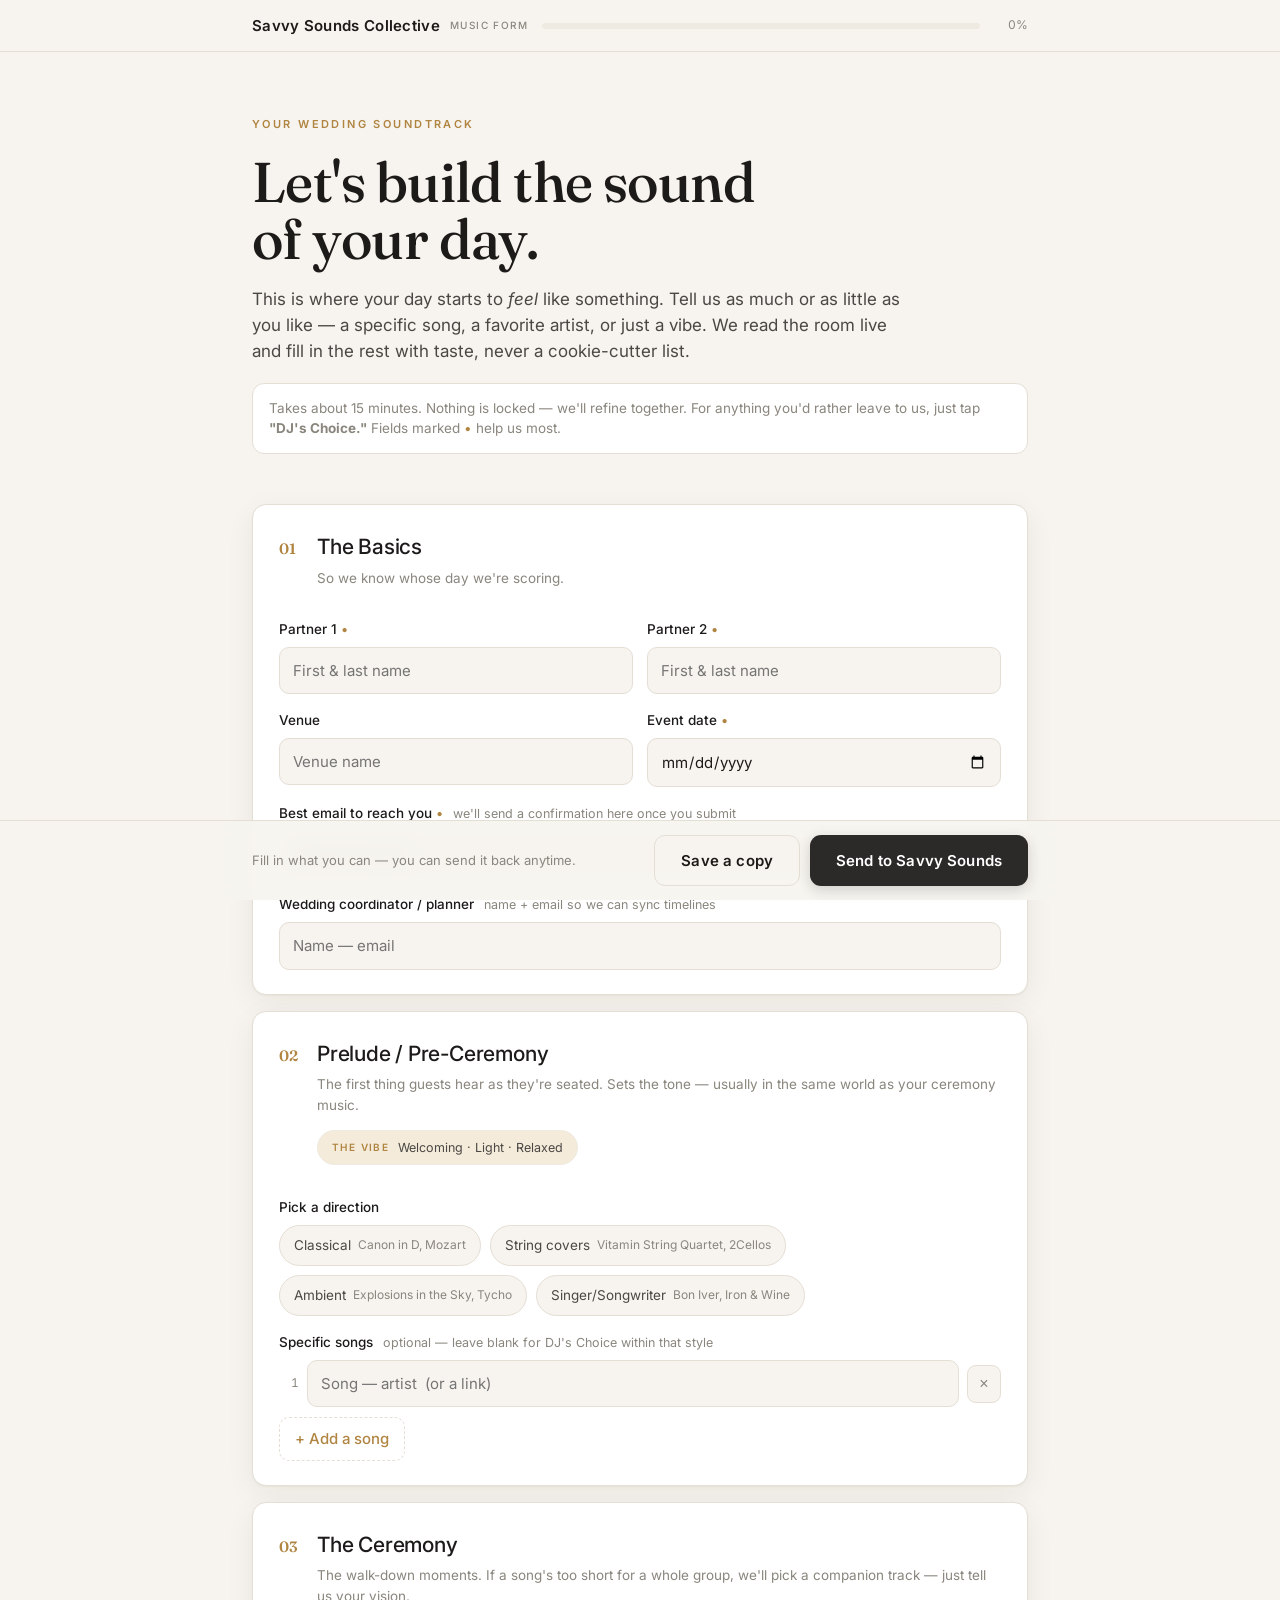
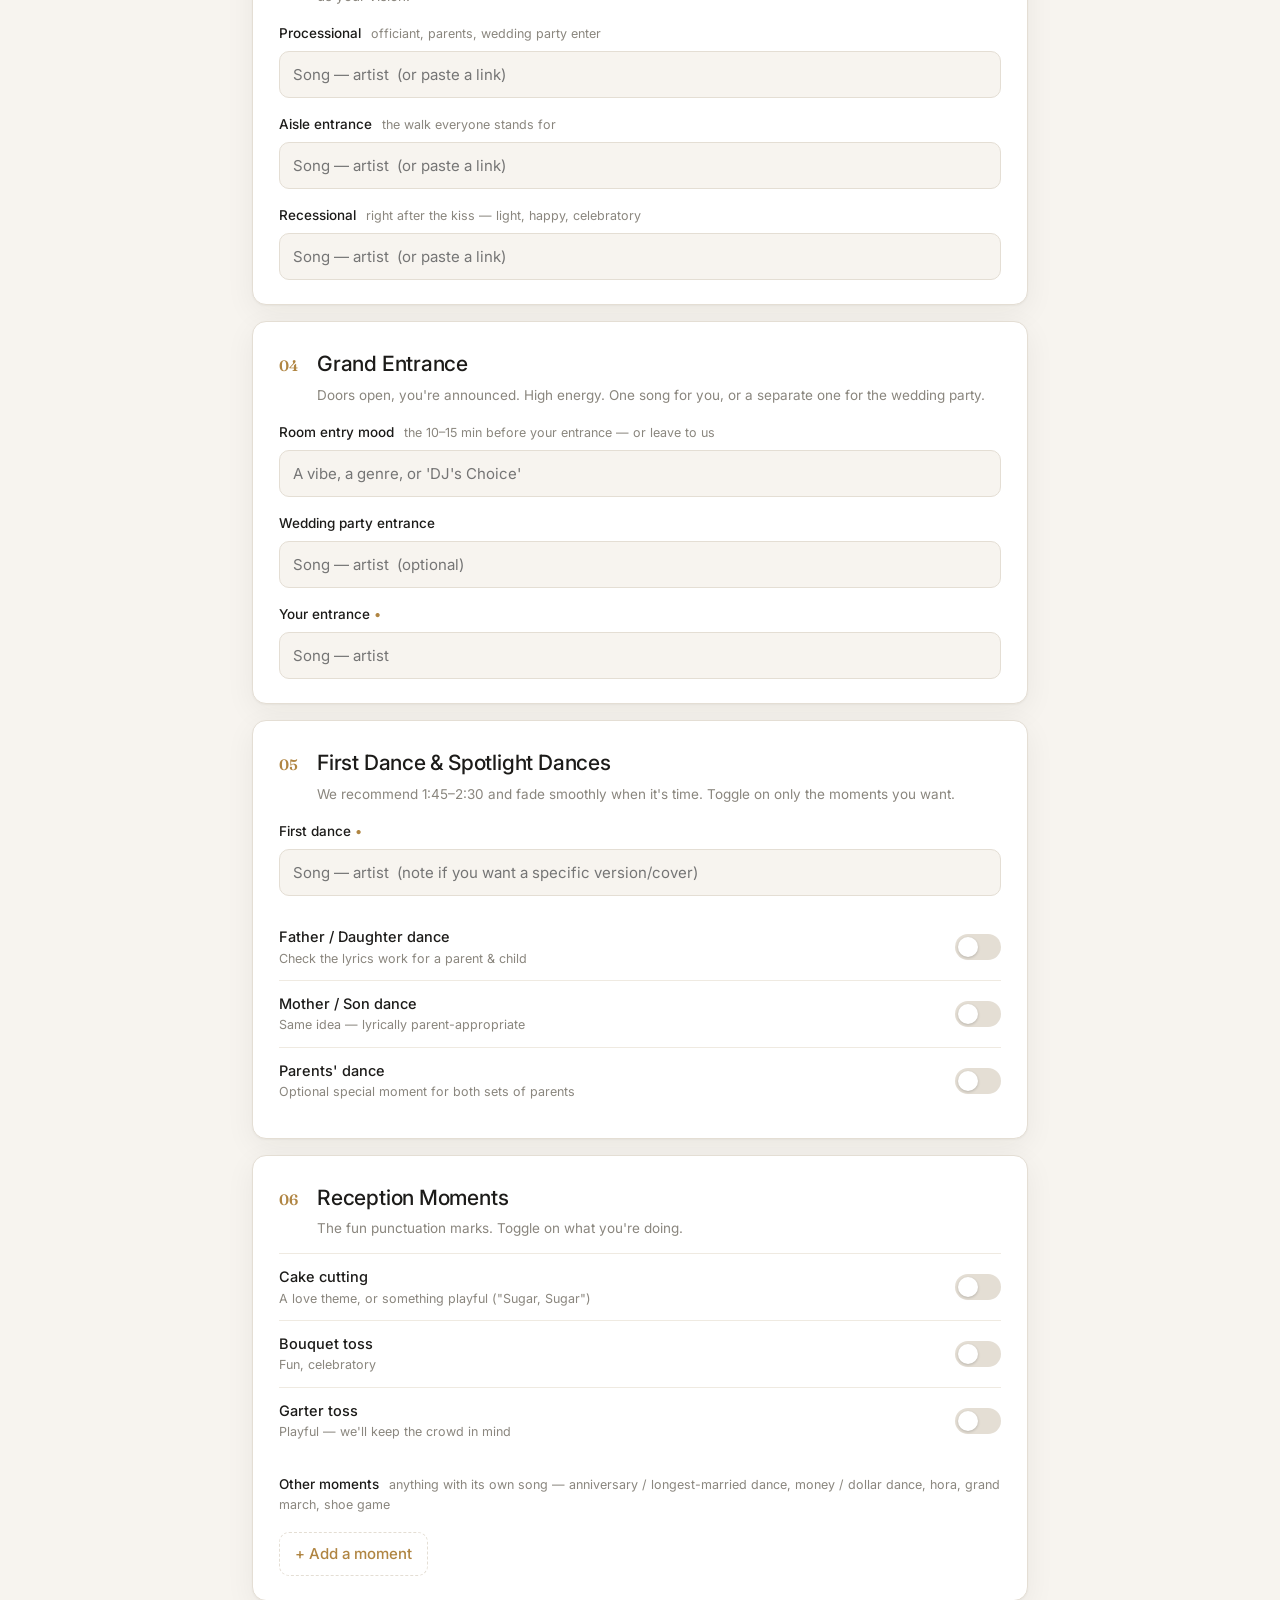
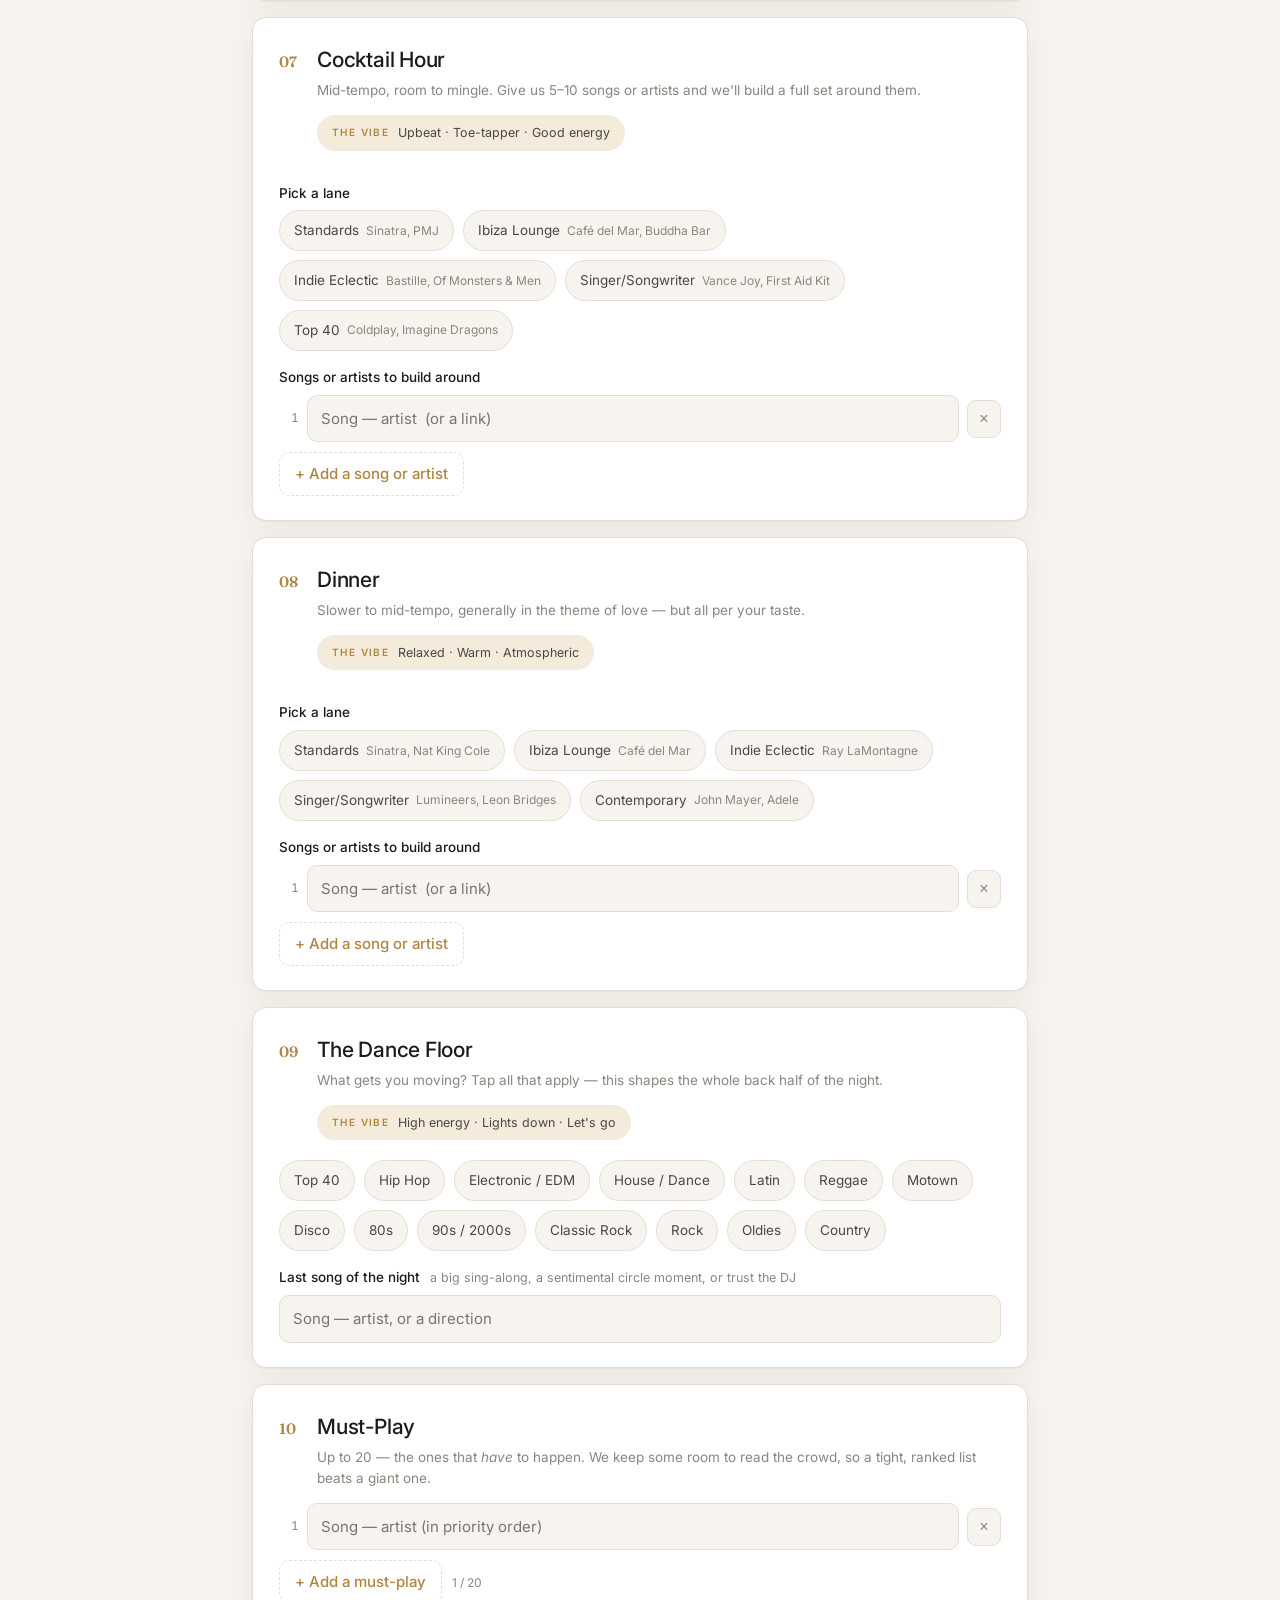
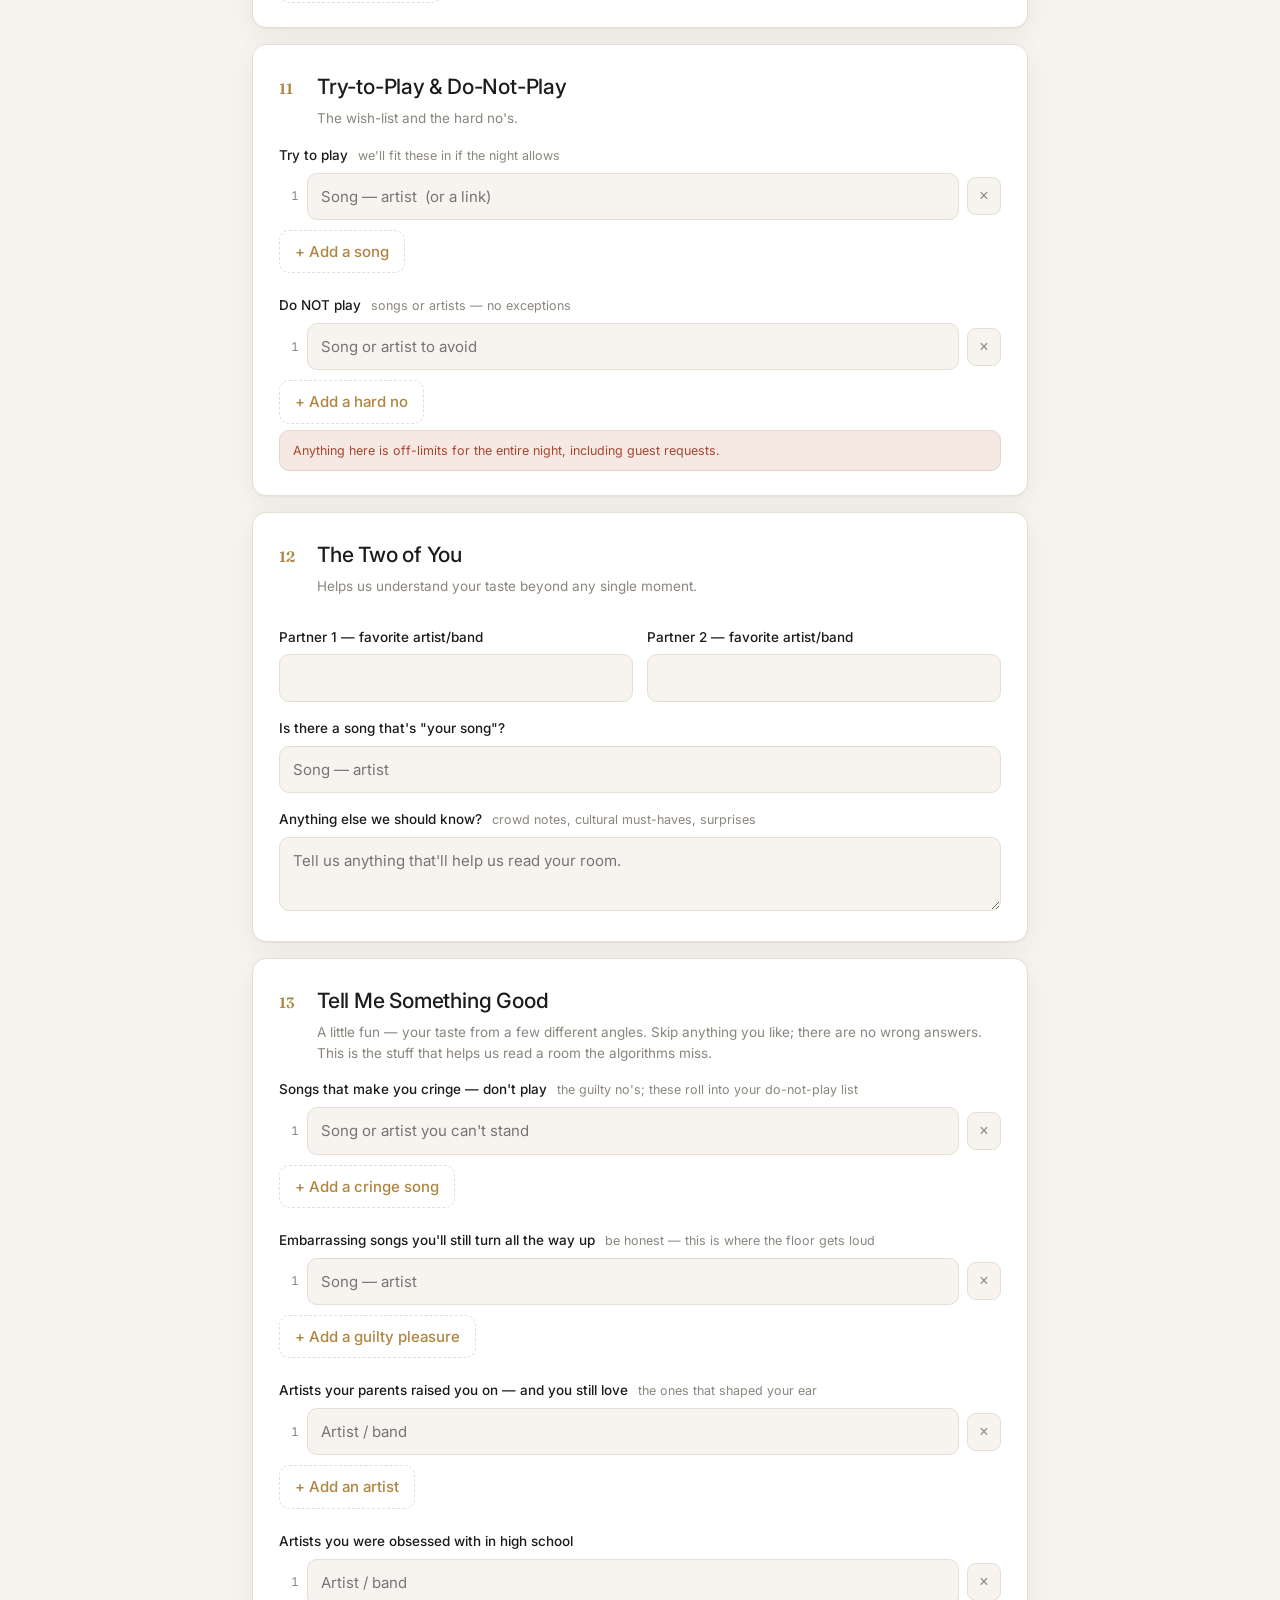
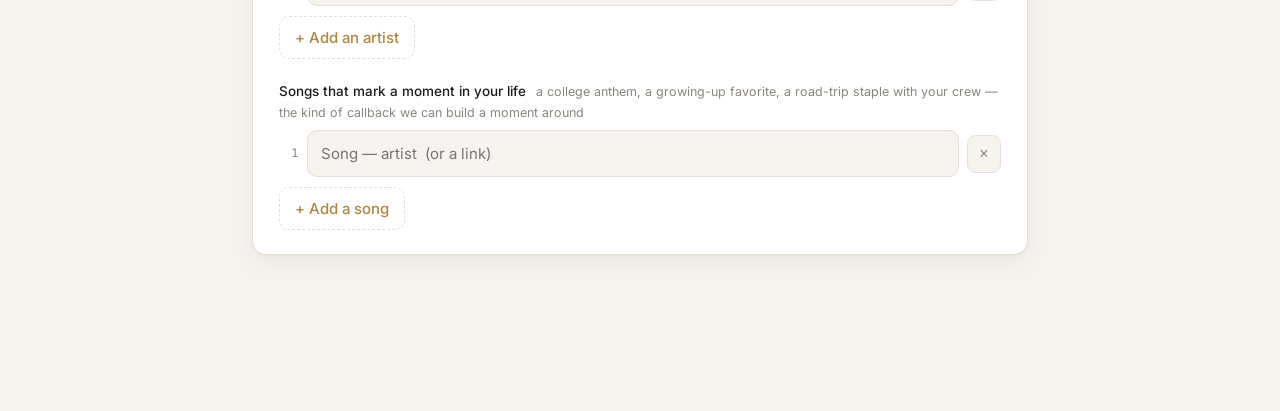
==== index.html @ 5be08ecf "Add files via upload" ====
<!DOCTYPE html>
<html lang="en">
<head>
<meta charset="UTF-8" />
<meta name="viewport" content="width=device-width, initial-scale=1.0" />
<title>Savvy Sounds Collective — Wedding Music Form</title>
<link rel="preconnect" href="https://fonts.googleapis.com" />
<link rel="preconnect" href="https://fonts.gstatic.com" crossorigin />
<link href="https://fonts.googleapis.com/css2?family=Fraunces:opsz,wght@9..144,400;9..144,500;9..144,600&family=Inter:wght@400;500;600&display=swap" rel="stylesheet" />
<style>
  :root{
    --bone:#F7F4EF; --paper:#FFFFFF; --ink:#1C1B19; --ink-soft:#4A4844;
    --muted:#8A867E; --line:#E4DED4; --line-2:#EFEAE1;
    --gold:#B08542; --gold-soft:#C9A96A; --gold-wash:#F4EBDA;
    --accent-ink:#2B2A28; --danger:#A6462F; --danger-wash:#F6E9E4;
    --ok:#5E7B54; --shadow:0 1px 2px rgba(28,27,25,.04),0 8px 30px rgba(28,27,25,.06);
    --radius:14px;
  }
  *{box-sizing:border-box;}
  html{scroll-behavior:smooth;}
  body{
    margin:0; background:var(--bone); color:var(--ink);
    font-family:'Inter',-apple-system,BlinkMacSystemFont,'Segoe UI',sans-serif;
    font-size:15px; line-height:1.55; -webkit-font-smoothing:antialiased;
  }
  .serif{font-family:'Fraunces',Georgia,'Times New Roman',serif;}
  a{color:var(--gold);}
  /* ---------- top bar / progress ---------- */
  .topbar{
    position:sticky; top:0; z-index:40; background:rgba(247,244,239,.86);
    backdrop-filter:blur(10px); border-bottom:1px solid var(--line);
  }
  .topbar-inner{max-width:820px; margin:0 auto; padding:14px 22px; display:flex; align-items:center; gap:14px;}
  .brand-mark{display:flex; align-items:center; gap:10px; font-weight:600; letter-spacing:.02em;}
  .brand-dot{width:9px;height:9px;border-radius:50%;background:var(--gold);box-shadow:0 0 0 3px var(--gold-wash);}
  .brand-mark small{color:var(--muted); font-weight:500; letter-spacing:.14em; text-transform:uppercase; font-size:10px;}
  .prog-wrap{flex:1; height:6px; background:var(--line-2); border-radius:20px; overflow:hidden;}
  .prog-bar{height:100%; width:0%; background:linear-gradient(90deg,var(--gold-soft),var(--gold)); border-radius:20px; transition:width .4s ease;}
  .prog-pct{font-variant-numeric:tabular-nums; font-size:12px; color:var(--muted); min-width:34px; text-align:right;}
  /* ---------- hero ---------- */
  .hero{max-width:820px; margin:0 auto; padding:64px 22px 26px;}
  .eyebrow{color:var(--gold); text-transform:uppercase; letter-spacing:.22em; font-size:11px; font-weight:600; margin-bottom:20px;}
  .hero h1{font-size:clamp(34px,6vw,56px); line-height:1.02; font-weight:500; margin:0 0 18px; letter-spacing:-.01em;}
  .hero p{font-size:17px; color:var(--ink-soft); max-width:60ch; margin:0 0 8px;}
  .hero .note{font-size:13.5px; color:var(--muted); margin-top:18px; padding:14px 16px; background:var(--paper); border:1px solid var(--line); border-radius:12px;}
  /* ---------- layout ---------- */
  .wrap{max-width:820px; margin:0 auto; padding:8px 22px 140px;}
  section.card{
    background:var(--paper); border:1px solid var(--line); border-radius:var(--radius);
    padding:26px 26px 24px; margin:16px 0; box-shadow:var(--shadow); scroll-margin-top:80px;
  }
  .sec-head{display:flex; align-items:baseline; gap:12px; margin-bottom:4px;}
  .sec-num{font-family:'Fraunces',serif; color:var(--gold); font-size:15px; font-weight:600; min-width:26px;}
  .sec-head h2{font-size:21px; font-weight:500; margin:0; letter-spacing:-.01em;}
  .sec-desc{color:var(--muted); font-size:13.5px; margin:2px 0 14px 38px;}
  @media(max-width:560px){.sec-desc{margin-left:0;}}
  /* ---------- mood tag ---------- */
  .mood{display:inline-flex; flex-wrap:wrap; align-items:center; gap:9px; margin:0 0 16px 38px; padding:7px 14px; background:var(--gold-wash); border:1px solid var(--line-2); border-radius:22px; font-size:12.5px; color:var(--ink-soft);}
  .mood b{color:var(--gold); text-transform:uppercase; letter-spacing:.14em; font-size:10px; font-weight:600;}
  @media(max-width:560px){.mood{margin-left:0;}}
  label.fld{display:block; font-weight:500; font-size:13.5px; margin:16px 0 7px;}
  label.fld .hint{color:var(--muted); font-weight:400; margin-left:6px; font-size:12.5px;}
  input[type=text], input[type=email], textarea, input[type=date]{
    width:100%; font:inherit; color:var(--ink); background:var(--bone);
    border:1px solid var(--line); border-radius:10px; padding:11px 13px; transition:border .15s, background .15s;
  }
  input[type=text]:focus, input[type=email]:focus, textarea:focus, input[type=date]:focus{outline:none; border-color:var(--gold-soft); background:#fff; box-shadow:0 0 0 3px var(--gold-wash);}
  textarea{resize:vertical; min-height:74px;}
  .row2{display:grid; grid-template-columns:1fr 1fr; gap:14px;}
  @media(max-width:560px){.row2{grid-template-columns:1fr;}}
  /* ---------- vibe chips ---------- */
  .chips{display:flex; flex-wrap:wrap; gap:9px; margin-top:4px;}
  .chip{
    cursor:pointer; user-select:none; border:1px solid var(--line); background:var(--bone);
    padding:9px 14px; border-radius:22px; font-size:13.5px; color:var(--ink-soft);
    transition:all .15s; display:inline-flex; align-items:center; gap:7px;
  }
  .chip:hover{border-color:var(--gold-soft); color:var(--ink);}
  .chip .ex{color:var(--muted); font-size:12px;}
  .chip[aria-pressed="true"]{background:var(--accent-ink); border-color:var(--accent-ink); color:#fff;}
  .chip[aria-pressed="true"] .ex{color:#cfc9bd;}
  .chip[aria-pressed="true"]::before{content:"✓"; font-size:11px;}
  .chips.single .chip[aria-pressed="true"]{background:var(--gold); border-color:var(--gold);}
  /* ---------- song rows ---------- */
  .songs{margin-top:6px; display:flex; flex-direction:column; gap:8px;}
  .song-row{display:flex; gap:8px; align-items:center;}
  .song-row .idx{color:var(--muted); font-size:12px; min-width:20px; text-align:right; font-variant-numeric:tabular-nums;}
  .song-row input{flex:1;}
  .rm{border:1px solid var(--line); background:var(--bone); color:var(--muted); width:34px; height:38px; border-radius:9px; cursor:pointer; font-size:16px; line-height:1; transition:all .15s; flex:none;}
  .rm:hover{color:var(--danger); border-color:var(--danger); background:var(--danger-wash);}
  .add{margin-top:10px; border:1px dashed var(--line); background:transparent; color:var(--gold); padding:9px 15px; border-radius:10px; cursor:pointer; font:inherit; font-weight:500; transition:all .15s;}
  .add:hover{border-color:var(--gold-soft); background:var(--gold-wash);}
  .counter{color:var(--muted); font-size:12px; margin-left:10px;}
  /* ---------- custom moment rows ---------- */
  .moment-row{display:flex; gap:8px; align-items:center; margin-top:8px;}
  .moment-row .m-name{flex:0 0 40%; min-width:0;}
  .moment-row .m-song{flex:1; min-width:0;}
  @media(max-width:560px){.moment-row{flex-wrap:wrap;} .moment-row .m-name,.moment-row .m-song{flex:1 1 100%;}}
  /* ---------- toggle ---------- */
  .toggle-line{display:flex; align-items:center; justify-content:space-between; gap:14px; padding:12px 0; border-top:1px solid var(--line-2);}
  .toggle-line:first-of-type{border-top:none;}
  .toggle-line .t-label{font-size:14.5px; font-weight:500;}
  .toggle-line .t-sub{color:var(--muted); font-size:12.5px;}
  .sw{position:relative; width:46px; height:26px; flex:none;}
  .sw input{opacity:0; width:0; height:0;}
  .sw span{position:absolute; inset:0; background:var(--line); border-radius:20px; cursor:pointer; transition:.2s;}
  .sw span::before{content:""; position:absolute; height:20px; width:20px; left:3px; top:3px; background:#fff; border-radius:50%; transition:.2s; box-shadow:0 1px 3px rgba(0,0,0,.2);}
  .sw input:checked + span{background:var(--gold);}
  .sw input:checked + span::before{transform:translateX(20px);}
  .reveal{max-height:0; overflow:hidden; transition:max-height .3s ease;}
  .reveal.open{max-height:400px;}
  .danger-note{background:var(--danger-wash); border:1px solid #E9D3CB; color:var(--danger); border-radius:10px; padding:10px 13px; font-size:12.5px; margin-top:6px;}
  /* ---------- footer bar ---------- */
  .footer-bar{position:fixed; bottom:0; left:0; right:0; z-index:45; background:rgba(247,244,239,.9); backdrop-filter:blur(10px); border-top:1px solid var(--line);}
  .footer-inner{max-width:820px; margin:0 auto; padding:14px 22px; display:flex; align-items:center; gap:14px; justify-content:space-between;}
  .footer-inner .status{font-size:13px; color:var(--muted);}
  .btn{border:none; font:inherit; font-weight:600; padding:13px 26px; border-radius:11px; cursor:pointer; transition:transform .1s, box-shadow .15s; letter-spacing:.01em;}
  .btn-primary{background:var(--accent-ink); color:#fff; box-shadow:0 4px 14px rgba(28,27,25,.18);}
  .btn-primary:hover{transform:translateY(-1px);}
  .btn-ghost{background:transparent; border:1px solid var(--line); color:var(--ink);}
  .btn-ghost:hover{border-color:var(--gold-soft);}
  /* ---------- modal ---------- */
  .overlay{position:fixed; inset:0; background:rgba(28,27,25,.42); backdrop-filter:blur(3px); z-index:60; display:none; align-items:center; justify-content:center; padding:22px;}
  .overlay.open{display:flex;}
  .modal{background:var(--paper); border-radius:18px; max-width:640px; width:100%; max-height:88vh; overflow:auto; box-shadow:0 30px 80px rgba(0,0,0,.3);}
  .modal-head{padding:26px 28px 8px;}
  .modal-head .eyebrow{margin-bottom:12px;}
  .modal-head h3{font-family:'Fraunces',serif; font-size:26px; font-weight:500; margin:0 0 6px;}
  .modal-head p{color:var(--ink-soft); font-size:14px; margin:0;}
  .modal-body{padding:14px 28px 26px;}
  .export-box{width:100%; min-height:200px; font-family:ui-monospace,SFMono-Regular,Menlo,monospace; font-size:12px; line-height:1.5; background:var(--bone); border:1px solid var(--line); border-radius:12px; padding:14px; color:var(--ink-soft);}
  .modal-actions{display:flex; gap:10px; flex-wrap:wrap; margin-top:14px;}
  .toast{position:fixed; bottom:90px; left:50%; transform:translateX(-50%) translateY(20px); background:var(--accent-ink); color:#fff; padding:11px 20px; border-radius:30px; font-size:13.5px; opacity:0; pointer-events:none; transition:.25s; z-index:80;}
  .toast.show{opacity:1; transform:translateX(-50%) translateY(0);}
  .req{color:var(--gold);}
</style>
</head>
<body>
  <div class="topbar">
    <div class="topbar-inner">
      <div class="brand-mark">Savvy Sounds Collective <small>Music Form</small></div>
      <div class="prog-wrap"><div class="prog-bar" id="progBar"></div></div>
      <div class="prog-pct" id="progPct">0%</div>
    </div>
  </div>

  <header class="hero">
    <div class="eyebrow">Your Wedding Soundtrack</div>
    <h1 class="serif">Let's build the sound<br>of your day.</h1>
    <p>This is where your day starts to <em>feel</em> like something. Tell us as much or as little as you like — a specific song, a favorite artist, or just a vibe. We read the room live and fill in the rest with taste, never a cookie-cutter list.</p>
    <div class="note">Takes about 15 minutes. Nothing is locked — we'll refine together. For anything you'd rather leave to us, just tap <strong>"DJ's Choice."</strong> Fields marked <span class="req">•</span> help us most.</div>
  </header>

  <main class="wrap" id="form">

    <section class="card">
      <div class="sec-head"><span class="sec-num">01</span><h2>The Basics</h2></div>
      <div class="sec-desc">So we know whose day we're scoring.</div>
      <div class="row2">
        <div><label class="fld">Partner 1 <span class="req">•</span></label><input type="text" data-key="partner1" placeholder="First & last name"></div>
        <div><label class="fld">Partner 2 <span class="req">•</span></label><input type="text" data-key="partner2" placeholder="First & last name"></div>
      </div>
      <div class="row2">
        <div><label class="fld">Venue</label><input type="text" data-key="venue" placeholder="Venue name"></div>
        <div><label class="fld">Event date <span class="req">•</span></label><input type="date" data-key="date"></div>
      </div>
      <label class="fld">Best email to reach you <span class="req">•</span> <span class="hint">we'll send a confirmation here once you submit</span></label>
      <input type="email" data-key="email" placeholder="you@email.com" autocomplete="email">
      <label class="fld">Wedding coordinator / planner <span class="hint">name + email so we can sync timelines</span></label>
      <input type="text" data-key="coordinator" placeholder="Name — email">
    </section>

    <section class="card">
      <div class="sec-head"><span class="sec-num">02</span><h2>Prelude / Pre-Ceremony</h2></div>
      <div class="sec-desc">The first thing guests hear as they're seated. Sets the tone — usually in the same world as your ceremony music.</div>
      <div class="mood"><b>The vibe</b> Welcoming · Light · Relaxed</div>
      <label class="fld">Pick a direction</label>
      <div class="chips single" data-single="preludeVibe">
        <span class="chip" role="button" aria-pressed="false" data-val="Classical">Classical <span class="ex">Canon in D, Mozart</span></span>
        <span class="chip" role="button" aria-pressed="false" data-val="String covers">String covers <span class="ex">Vitamin String Quartet, 2Cellos</span></span>
        <span class="chip" role="button" aria-pressed="false" data-val="Ambient">Ambient <span class="ex">Explosions in the Sky, Tycho</span></span>
        <span class="chip" role="button" aria-pressed="false" data-val="Singer/Songwriter">Singer/Songwriter <span class="ex">Bon Iver, Iron & Wine</span></span>
      </div>
      <label class="fld">Specific songs <span class="hint">optional — leave blank for DJ's Choice within that style</span></label>
      <div class="songs" data-songs="prelude"></div>
      <button class="add" data-add="prelude">+ Add a song</button>
    </section>

    <section class="card">
      <div class="sec-head"><span class="sec-num">03</span><h2>The Ceremony</h2></div>
      <div class="sec-desc">The walk-down moments. If a song's too short for a whole group, we'll pick a companion track — just tell us your vision.</div>
      <label class="fld">Processional <span class="hint">officiant, parents, wedding party enter</span></label>
      <input type="text" data-key="processional" placeholder="Song — artist  (or paste a link)">
      <label class="fld">Aisle entrance <span class="hint">the walk everyone stands for</span></label>
      <input type="text" data-key="brideMarch" placeholder="Song — artist  (or paste a link)">
      <label class="fld">Recessional <span class="hint">right after the kiss — light, happy, celebratory</span></label>
      <input type="text" data-key="recessional" placeholder="Song — artist  (or paste a link)">
    </section>

    <section class="card">
      <div class="sec-head"><span class="sec-num">04</span><h2>Grand Entrance</h2></div>
      <div class="sec-desc">Doors open, you're announced. High energy. One song for you, or a separate one for the wedding party.</div>
      <label class="fld">Room entry mood <span class="hint">the 10–15 min before your entrance — or leave to us</span></label>
      <input type="text" data-key="roomEntry" placeholder="A vibe, a genre, or 'DJ's Choice'">
      <label class="fld">Wedding party entrance</label>
      <input type="text" data-key="partyEntrance" placeholder="Song — artist  (optional)">
      <label class="fld">Your entrance <span class="req">•</span></label>
      <input type="text" data-key="grandEntrance" placeholder="Song — artist">
    </section>

    <section class="card">
      <div class="sec-head"><span class="sec-num">05</span><h2>First Dance & Spotlight Dances</h2></div>
      <div class="sec-desc">We recommend 1:45–2:30 and fade smoothly when it's time. Toggle on only the moments you want.</div>
      <label class="fld">First dance <span class="req">•</span></label>
      <input type="text" data-key="firstDance" placeholder="Song — artist  (note if you want a specific version/cover)">

      <div style="margin-top:18px">
        <div class="toggle-line">
          <div><div class="t-label">Father / Daughter dance</div><div class="t-sub">Check the lyrics work for a parent & child</div></div>
          <label class="sw"><input type="checkbox" data-toggle="fatherDaughter"><span></span></label>
        </div>
        <div class="reveal" data-reveal="fatherDaughter"><div class="row2" style="margin:4px 0 12px"><input type="text" data-key="fatherDaughterName" placeholder="Father's name"><input type="text" data-key="fatherDaughterSong" placeholder="Song — artist"></div></div>

        <div class="toggle-line">
          <div><div class="t-label">Mother / Son dance</div><div class="t-sub">Same idea — lyrically parent-appropriate</div></div>
          <label class="sw"><input type="checkbox" data-toggle="motherSon"><span></span></label>
        </div>
        <div class="reveal" data-reveal="motherSon"><div class="row2" style="margin:4px 0 12px"><input type="text" data-key="motherSonName" placeholder="Mother's name"><input type="text" data-key="motherSonSong" placeholder="Song — artist"></div></div>

        <div class="toggle-line">
          <div><div class="t-label">Parents' dance</div><div class="t-sub">Optional special moment for both sets of parents</div></div>
          <label class="sw"><input type="checkbox" data-toggle="parentsDance"><span></span></label>
        </div>
        <div class="reveal" data-reveal="parentsDance"><div class="row2" style="margin:4px 0 12px"><input type="text" data-key="parentsDanceName" placeholder="Parent name(s)"><input type="text" data-key="parentsDanceSong" placeholder="Song — artist"></div></div>
      </div>
    </section>

    <section class="card">
      <div class="sec-head"><span class="sec-num">06</span><h2>Reception Moments</h2></div>
      <div class="sec-desc">The fun punctuation marks. Toggle on what you're doing.</div>
      <div class="toggle-line">
        <div><div class="t-label">Cake cutting</div><div class="t-sub">A love theme, or something playful ("Sugar, Sugar")</div></div>
        <label class="sw"><input type="checkbox" data-toggle="cake"><span></span></label>
      </div>
      <div class="reveal" data-reveal="cake"><input type="text" data-key="cakeSong" placeholder="Song — artist" style="margin:4px 0 12px"></div>
      <div class="toggle-line">
        <div><div class="t-label">Bouquet toss</div><div class="t-sub">Fun, celebratory</div></div>
        <label class="sw"><input type="checkbox" data-toggle="bouquet"><span></span></label>
      </div>
      <div class="reveal" data-reveal="bouquet"><input type="text" data-key="bouquetSong" placeholder="Song — artist" style="margin:4px 0 12px"></div>
      <div class="toggle-line">
        <div><div class="t-label">Garter toss</div><div class="t-sub">Playful — we'll keep the crowd in mind</div></div>
        <label class="sw"><input type="checkbox" data-toggle="garter"><span></span></label>
      </div>
      <div class="reveal" data-reveal="garter"><input type="text" data-key="garterSong" placeholder="Song — artist" style="margin:4px 0 12px"></div>
      <label class="fld" style="margin-top:20px">Other moments <span class="hint">anything with its own song — anniversary / longest-married dance, money / dollar dance, hora, grand march, shoe game</span></label>
      <div class="custom-moments" id="customMoments"></div>
      <button class="add" id="addMoment">+ Add a moment</button>
    </section>

    <section class="card">
      <div class="sec-head"><span class="sec-num">07</span><h2>Cocktail Hour</h2></div>
      <div class="sec-desc">Mid-tempo, room to mingle. Give us 5–10 songs or artists and we'll build a full set around them.</div>
      <div class="mood"><b>The vibe</b> Upbeat · Toe-tapper · Good energy</div>
      <label class="fld">Pick a lane</label>
      <div class="chips single" data-single="cocktailVibe">
        <span class="chip" role="button" aria-pressed="false" data-val="Standards">Standards <span class="ex">Sinatra, PMJ</span></span>
        <span class="chip" role="button" aria-pressed="false" data-val="Ibiza Lounge">Ibiza Lounge <span class="ex">Café del Mar, Buddha Bar</span></span>
        <span class="chip" role="button" aria-pressed="false" data-val="Indie Eclectic">Indie Eclectic <span class="ex">Bastille, Of Monsters & Men</span></span>
        <span class="chip" role="button" aria-pressed="false" data-val="Singer/Songwriter">Singer/Songwriter <span class="ex">Vance Joy, First Aid Kit</span></span>
        <span class="chip" role="button" aria-pressed="false" data-val="Top 40">Top 40 <span class="ex">Coldplay, Imagine Dragons</span></span>
      </div>
      <label class="fld">Songs or artists to build around</label>
      <div class="songs" data-songs="cocktail"></div>
      <button class="add" data-add="cocktail">+ Add a song or artist</button>
    </section>

    <section class="card">
      <div class="sec-head"><span class="sec-num">08</span><h2>Dinner</h2></div>
      <div class="sec-desc">Slower to mid-tempo, generally in the theme of love — but all per your taste.</div>
      <div class="mood"><b>The vibe</b> Relaxed · Warm · Atmospheric</div>
      <label class="fld">Pick a lane</label>
      <div class="chips single" data-single="dinnerVibe">
        <span class="chip" role="button" aria-pressed="false" data-val="Standards">Standards <span class="ex">Sinatra, Nat King Cole</span></span>
        <span class="chip" role="button" aria-pressed="false" data-val="Ibiza Lounge">Ibiza Lounge <span class="ex">Café del Mar</span></span>
        <span class="chip" role="button" aria-pressed="false" data-val="Indie Eclectic">Indie Eclectic <span class="ex">Ray LaMontagne</span></span>
        <span class="chip" role="button" aria-pressed="false" data-val="Singer/Songwriter">Singer/Songwriter <span class="ex">Lumineers, Leon Bridges</span></span>
        <span class="chip" role="button" aria-pressed="false" data-val="Contemporary">Contemporary <span class="ex">John Mayer, Adele</span></span>
      </div>
      <label class="fld">Songs or artists to build around</label>
      <div class="songs" data-songs="dinner"></div>
      <button class="add" data-add="dinner">+ Add a song or artist</button>
    </section>

    <section class="card">
      <div class="sec-head"><span class="sec-num">09</span><h2>The Dance Floor</h2></div>
      <div class="sec-desc">What gets you moving? Tap all that apply — this shapes the whole back half of the night.</div>
      <div class="mood"><b>The vibe</b> High energy · Lights down · Let's go</div>
      <div class="chips" data-multi="danceGenres">
        <span class="chip" role="button" aria-pressed="false" data-val="Top 40">Top 40</span>
        <span class="chip" role="button" aria-pressed="false" data-val="Hip Hop">Hip Hop</span>
        <span class="chip" role="button" aria-pressed="false" data-val="Electronic / EDM">Electronic / EDM</span>
        <span class="chip" role="button" aria-pressed="false" data-val="House / Dance">House / Dance</span>
        <span class="chip" role="button" aria-pressed="false" data-val="Latin">Latin</span>
        <span class="chip" role="button" aria-pressed="false" data-val="Reggae">Reggae</span>
        <span class="chip" role="button" aria-pressed="false" data-val="Motown">Motown</span>
        <span class="chip" role="button" aria-pressed="false" data-val="Disco">Disco</span>
        <span class="chip" role="button" aria-pressed="false" data-val="80s">80s</span>
        <span class="chip" role="button" aria-pressed="false" data-val="90s / 2000s">90s / 2000s</span>
        <span class="chip" role="button" aria-pressed="false" data-val="Classic Rock">Classic Rock</span>
        <span class="chip" role="button" aria-pressed="false" data-val="Rock">Rock</span>
        <span class="chip" role="button" aria-pressed="false" data-val="Oldies">Oldies</span>
        <span class="chip" role="button" aria-pressed="false" data-val="Country">Country</span>
      </div>
      <label class="fld">Last song of the night <span class="hint">a big sing-along, a sentimental circle moment, or trust the DJ</span></label>
      <input type="text" data-key="lastSong" placeholder="Song — artist, or a direction">
    </section>

    <section class="card">
      <div class="sec-head"><span class="sec-num">10</span><h2>Must-Play</h2></div>
      <div class="sec-desc">Up to 20 — the ones that <em>have</em> to happen. We keep some room to read the crowd, so a tight, ranked list beats a giant one.</div>
      <div class="songs" data-songs="mustPlay"></div>
      <button class="add" data-add="mustPlay">+ Add a must-play</button><span class="counter" id="mustCount">0 / 20</span>
    </section>

    <section class="card">
      <div class="sec-head"><span class="sec-num">11</span><h2>Try-to-Play & Do-Not-Play</h2></div>
      <div class="sec-desc">The wish-list and the hard no's.</div>
      <label class="fld">Try to play <span class="hint">we'll fit these in if the night allows</span></label>
      <div class="songs" data-songs="tryPlay"></div>
      <button class="add" data-add="tryPlay">+ Add a song</button>
      <label class="fld" style="margin-top:22px">Do NOT play <span class="hint">songs or artists — no exceptions</span></label>
      <div class="songs" data-songs="doNotPlay"></div>
      <button class="add" data-add="doNotPlay">+ Add a hard no</button>
      <div class="danger-note">Anything here is off-limits for the entire night, including guest requests.</div>
    </section>

    <section class="card">
      <div class="sec-head"><span class="sec-num">12</span><h2>The Two of You</h2></div>
      <div class="sec-desc">Helps us understand your taste beyond any single moment.</div>
      <div class="row2">
        <div><label class="fld">Partner 1 — favorite artist/band</label><input type="text" data-key="fav1"></div>
        <div><label class="fld">Partner 2 — favorite artist/band</label><input type="text" data-key="fav2"></div>
      </div>
      <label class="fld">Is there a song that's "your song"?</label>
      <input type="text" data-key="ourSong" placeholder="Song — artist">
      <label class="fld">Anything else we should know? <span class="hint">crowd notes, cultural must-haves, surprises</span></label>
      <textarea data-key="notes" placeholder="Tell us anything that'll help us read your room."></textarea>
    </section>

    <section class="card">
      <div class="sec-head"><span class="sec-num">13</span><h2>Tell Me Something Good</h2></div>
      <div class="sec-desc">A little fun — your taste from a few different angles. Skip anything you like; there are no wrong answers. This is the stuff that helps us read a room the algorithms miss.</div>

      <label class="fld">Songs that make you cringe — don't play <span class="hint">the guilty no's; these roll into your do-not-play list</span></label>
      <div class="songs" data-songs="cringe"></div>
      <button class="add" data-add="cringe">+ Add a cringe song</button>

      <label class="fld" style="margin-top:22px">Embarrassing songs you'll still turn all the way up <span class="hint">be honest — this is where the floor gets loud</span></label>
      <div class="songs" data-songs="guiltyPleasure"></div>
      <button class="add" data-add="guiltyPleasure">+ Add a guilty pleasure</button>

      <label class="fld" style="margin-top:22px">Artists your parents raised you on — and you still love <span class="hint">the ones that shaped your ear</span></label>
      <div class="songs" data-songs="parentsArtists"></div>
      <button class="add" data-add="parentsArtists">+ Add an artist</button>

      <label class="fld" style="margin-top:22px">Artists you were obsessed with in high school</label>
      <div class="songs" data-songs="highschoolArtists"></div>
      <button class="add" data-add="highschoolArtists">+ Add an artist</button>

      <label class="fld" style="margin-top:22px">Songs that mark a moment in your life <span class="hint">a college anthem, a growing-up favorite, a road-trip staple with your crew — the kind of callback we can build a moment around</span></label>
      <div class="songs" data-songs="lifeSongs"></div>
      <button class="add" data-add="lifeSongs">+ Add a song</button>
    </section>

  </main>

  <div class="footer-bar">
    <div class="footer-inner">
      <div class="status" id="footStatus">Fill in what you can — you can send it back anytime.</div>
      <div style="display:flex; gap:10px">
        <button class="btn btn-ghost" id="draftBtn">Save a copy</button>
        <button class="btn btn-primary" id="genBtn">Send to Savvy Sounds</button>
      </div>
    </div>
  </div>

  <div class="overlay" id="overlay">
    <div class="modal">
      <div class="modal-head">
        <div class="eyebrow">Ready to send</div>
        <h3>Your soundtrack, captured.</h3>
        <p>Download the file <em>or</em> copy the text below and send it back to Savvy Sounds Collective. That's it — we'll take it from here.</p>
      </div>
      <div class="modal-body">
        <textarea class="export-box" id="exportBox" readonly></textarea>
        <div class="modal-actions">
          <button class="btn btn-primary" id="downloadBtn">↓ Download file</button>
          <button class="btn btn-ghost" id="copyBtn">Copy text</button>
          <button class="btn btn-ghost" id="closeBtn">Keep editing</button>
        </div>
      </div>
    </div>
  </div>

  <div class="toast" id="toast">Copied</div>

<script>
(function(){
  // ===== CONFIG =====
  // Paste your deployed Apps Script Web App URL here (ends in /exec).
  // Leave as-is and the form falls back to download/copy mode.
  const ENDPOINT = "https://script.google.com/macros/s/AKfycbye93dPP_y45Qw3JDVlaExD34Vzt8x-1tE9pr1mIfNN8--K-oEOCyEvnmaK-z0KQxX9/exec";
  const LIVE = /^https:\/\/script\.google\.com\/.+\/exec/.test(ENDPOINT);
  // ==================
  const $=(s,r=document)=>r.querySelector(s);
  const $$=(s,r=document)=>[...r.querySelectorAll(s)];
  const state={single:{},multi:{},toggles:{},songs:{}};

  // ---- song rows ----
  function makeRow(group, val=""){
    const row=document.createElement('div'); row.className='song-row';
    const idx=document.createElement('span'); idx.className='idx';
    const inp=document.createElement('input'); inp.type='text'; inp.value=val;
    inp.placeholder = group==='mustPlay' ? 'Song — artist (in priority order)' :
                      group==='doNotPlay' ? 'Song or artist to avoid' :
                      group==='cringe' ? "Song or artist you can't stand" :
                      group==='guiltyPleasure' ? 'Song — artist' :
                      (group==='parentsArtists'||group==='highschoolArtists') ? 'Artist / band' :
                      'Song — artist  (or a link)';
    inp.addEventListener('input', updateProgress);
    const rm=document.createElement('button'); rm.className='rm'; rm.innerHTML='&times;'; rm.title='Remove';
    rm.onclick=()=>{ row.remove(); renumber(group); updateProgress(); };
    row.appendChild(idx); row.appendChild(inp); row.appendChild(rm);
    $(`[data-songs="${group}"]`).appendChild(row);
    renumber(group);
    return inp;
  }
  function renumber(group){
    const rows=$$(`[data-songs="${group}"] .song-row`);
    rows.forEach((r,i)=> r.querySelector('.idx').textContent=(i+1));
    if(group==='mustPlay'){ const c=$('#mustCount'); if(c) c.textContent=rows.length+' / 20'; }
  }
  // seed one empty row per song group
  ['prelude','cocktail','dinner','mustPlay','tryPlay','doNotPlay','cringe','guiltyPleasure','parentsArtists','highschoolArtists','lifeSongs'].forEach(g=>makeRow(g));
  $$('[data-add]').forEach(b=> b.onclick=()=>{
    const g=b.dataset.add;
    if(g==='mustPlay' && $$('[data-songs="mustPlay"] .song-row').length>=20){ flash('20 is the max — keep it tight.'); return; }
    makeRow(g).focus();
  });

  // ---- custom reception moments ----
  function makeMoment(nameVal='', songVal=''){
    const row=document.createElement('div'); row.className='moment-row';
    const nm=document.createElement('input'); nm.type='text'; nm.className='m-name'; nm.placeholder='Moment (e.g. Money dance)'; nm.value=nameVal;
    const sg=document.createElement('input'); sg.type='text'; sg.className='m-song'; sg.placeholder="Song — artist  (or 'DJ's Choice')"; sg.value=songVal;
    nm.addEventListener('input',updateProgress); sg.addEventListener('input',updateProgress);
    const rm=document.createElement('button'); rm.className='rm'; rm.innerHTML='&times;'; rm.title='Remove';
    rm.onclick=()=>{ row.remove(); updateProgress(); };
    row.appendChild(nm); row.appendChild(sg); row.appendChild(rm);
    $('#customMoments').appendChild(row);
    return nm;
  }
  $('#addMoment').onclick=()=>makeMoment().focus();

  // ---- chips ----
  $$('.chips.single').forEach(c=>{
    const key=c.dataset.single;
    $$('.chip',c).forEach(ch=> ch.onclick=()=>{
      const on=ch.getAttribute('aria-pressed')==='true';
      $$('.chip',c).forEach(o=>o.setAttribute('aria-pressed','false'));
      ch.setAttribute('aria-pressed', on?'false':'true');
      state.single[key]= on?null:ch.dataset.val; updateProgress();
    });
  });
  $$('[data-multi]').forEach(c=>{
    const key=c.dataset.multi; state.multi[key]=new Set();
    $$('.chip',c).forEach(ch=> ch.onclick=()=>{
      const on=ch.getAttribute('aria-pressed')==='true';
      ch.setAttribute('aria-pressed', on?'false':'true');
      on?state.multi[key].delete(ch.dataset.val):state.multi[key].add(ch.dataset.val);
      updateProgress();
    });
  });

  // ---- toggles ----
  $$('[data-toggle]').forEach(t=>{
    const key=t.dataset.toggle;
    t.addEventListener('change',()=>{
      state.toggles[key]=t.checked;
      const rev=$(`[data-reveal="${key}"]`); if(rev) rev.classList.toggle('open',t.checked);
      updateProgress();
    });
  });

  // ---- progress ----
  const trackedInputs=()=>$$('input[data-key],textarea[data-key]');
  function updateProgress(){
    let filled=0,total=0;
    trackedInputs().forEach(i=>{ total++; if(i.value.trim()) filled++; });
    // count vibe selections + genres + song groups as bonus signals
    const singles=Object.values(state.single).filter(Boolean).length; total+=3; filled+=Math.min(3,singles);
    const genres=(state.multi.danceGenres&&state.multi.danceGenres.size)?1:0; total+=1; filled+=genres;
    let songAny=0; ['prelude','cocktail','dinner','mustPlay'].forEach(g=>{ if($$(`[data-songs="${g}"] input`).some(x=>x.value.trim())) songAny++; });
    total+=4; filled+=songAny;
    const pct=Math.min(100,Math.round(filled/total*100));
    state.percent=pct;
    $('#progBar').style.width=pct+'%'; $('#progPct').textContent=pct+'%';
    if(pct>0) $('#footStatus').textContent = pct<40 ? 'Good start — keep going whenever you like.' : pct<85 ? 'Looking great. Almost there.' : 'This is a beautiful picture of your day.';
  }
  trackedInputs().forEach(i=> i.addEventListener('input',updateProgress));

  // ---- collect + build export ----
  function collect(){
    const d={meta:{brand:'Savvy Sounds Collective', generated:new Date().toISOString(), percent:(typeof state.percent==='number'?state.percent:0)}, fields:{}, vibes:{}, dance:{}, lists:{}};
    trackedInputs().forEach(i=>{ if(i.value.trim()) d.fields[i.dataset.key]=i.value.trim(); });
    d.vibes.prelude=state.single.preludeVibe||null;
    d.vibes.cocktail=state.single.cocktailVibe||null;
    d.vibes.dinner=state.single.dinnerVibe||null;
    d.dance.genres=state.multi.danceGenres?[...state.multi.danceGenres]:[];
    ['prelude','cocktail','dinner','mustPlay','tryPlay','doNotPlay','cringe','guiltyPleasure','parentsArtists','highschoolArtists','lifeSongs'].forEach(g=>{
      d.lists[g]=$$(`[data-songs="${g}"] input`).map(x=>x.value.trim()).filter(Boolean);
    });
    d.moments={}; ['fatherDaughter','motherSon','parentsDance','cake','bouquet','garter'].forEach(k=>{
      if(state.toggles[k]){
        const song=d.fields[k+'Song']||'(song TBD)';
        const nm=d.fields[k+'Name'];
        d.moments[k]= nm ? song+'  — with '+nm : song;
      }
    });
    d.customMoments=$$('#customMoments .moment-row').map(r=>({
      name:r.querySelector('.m-name').value.trim(),
      song:r.querySelector('.m-song').value.trim()
    })).filter(m=>m.name||m.song);
    return d;
  }
  function pretty(d){
    const f=d.fields, L=d.lists, line=(k,v)=>v?`${k}: ${v}\n`:'';
    let s='';
    s+='SAVVY SOUNDS COLLECTIVE — WEDDING MUSIC FORM\n';
    s+='============================================\n\n';
    s+=line('Couple', [f.partner1,f.partner2].filter(Boolean).join(' & '));
    s+=line('Venue', f.venue)+line('Date', f.date)+line('Coordinator', f.coordinator);
    s+=line('Form completion', (d.meta&&d.meta.percent!=null)?d.meta.percent+'%':'')+'\n';
    s+='PRELUDE — '+(d.vibes.prelude||'DJ\'s Choice')+'\n'+(L.prelude.length?'  '+L.prelude.join('\n  ')+'\n':'');
    s+='\nCEREMONY\n'+line('  Processional',f.processional)+line('  Aisle entrance',f.brideMarch)+line('  Recessional',f.recessional);
    s+='\nGRAND ENTRANCE\n'+line('  Room entry',f.roomEntry)+line('  Wedding party',f.partyEntrance)+line('  Couple',f.grandEntrance);
    s+='\nSPOTLIGHT DANCES\n'+line('  First dance',f.firstDance);
    Object.entries(d.moments).forEach(([k,v])=>{ s+='  '+k.replace(/([A-Z])/g,' $1').replace(/^./,c=>c.toUpperCase())+': '+v+'\n'; });
    if(d.customMoments&&d.customMoments.length){ d.customMoments.forEach(m=>{ s+='  '+(m.name||'Moment')+': '+(m.song||"(DJ's Choice)")+'\n'; }); }
    s+='\nCOCKTAIL — '+(d.vibes.cocktail||'DJ\'s Choice')+'\n'+(L.cocktail.length?'  '+L.cocktail.join('\n  ')+'\n':'');
    s+='\nDINNER — '+(d.vibes.dinner||'DJ\'s Choice')+'\n'+(L.dinner.length?'  '+L.dinner.join('\n  ')+'\n':'');
    s+='\nDANCE FLOOR: '+(d.dance.genres.join(', ')||'DJ\'s Choice')+'\n'+line('  Last song',f.lastSong);
    s+='\nMUST-PLAY ('+L.mustPlay.length+')\n'+(L.mustPlay.map((x,i)=>'  '+(i+1)+'. '+x).join('\n')||'  —')+'\n';
    if(L.tryPlay.length) s+='\nTRY TO PLAY\n  '+L.tryPlay.join('\n  ')+'\n';
    const avoid=[...L.doNotPlay, ...((L.cringe||[]).map(x=>x+'  (cringe)'))];
    if(avoid.length) s+='\nDO NOT PLAY\n  '+avoid.join('\n  ')+'\n';
    s+='\nTHE COUPLE\n'+line('  Fav artist 1',f.fav1)+line('  Fav artist 2',f.fav2)+line('  Our song',f.ourSong)+line('  Notes',f.notes);
    const tm=[];
    if(L.guiltyPleasure&&L.guiltyPleasure.length) tm.push('  Turn-it-up guilty pleasures:\n    '+L.guiltyPleasure.join('\n    '));
    if(L.parentsArtists&&L.parentsArtists.length) tm.push('  Raised on (parents):\n    '+L.parentsArtists.join('\n    '));
    if(L.highschoolArtists&&L.highschoolArtists.length) tm.push('  High-school obsessions:\n    '+L.highschoolArtists.join('\n    '));
    if(L.lifeSongs&&L.lifeSongs.length) tm.push('  Life-moment songs (callbacks):\n    '+L.lifeSongs.join('\n    '));
    if(tm.length) s+='\nTELL ME SOMETHING GOOD\n'+tm.join('\n')+'\n';
    s+='\n--- structured data below (for the DJ) ---\n'+JSON.stringify(d);
    return s;
  }

  function setModal(eyebrow,title,body){
    $('.modal-head .eyebrow').textContent=eyebrow;
    $('.modal-head h3').textContent=title;
    $('.modal-head p').innerHTML=body;
  }
  function openModal(d){ $('#exportBox').value=pretty(d); window._export=d; $('#overlay').classList.add('open'); }

  // "Save a copy" — always manual, never posts
  $('#draftBtn').onclick=()=>{
    const d=collect();
    setModal('Your copy','Your soundtrack, captured.','Download the file or copy the text below to keep for your records. Whenever you’re ready, hit <strong>Send to Savvy Sounds</strong>.');
    openModal(d);
  };

  // "Send to Savvy Sounds" — submits to the sheet if live, else manual
  $('#genBtn').onclick=async ()=>{
    const d=collect();
    if(!d.fields.partner1 && !d.fields.partner2){ flash('Add at least one of your names first.'); return; }
    if(!LIVE){
      setModal('Ready to send','Your soundtrack, captured.','Download the file <em>or</em> copy the text below and send it back to Savvy Sounds Collective. We’ll take it from here.');
      openModal(d); return;
    }
    const btn=$('#genBtn'); const label=btn.textContent; btn.textContent='Sending…'; btn.disabled=true;
    try{
      await fetch(ENDPOINT,{method:'POST',mode:'no-cors',headers:{'Content-Type':'text/plain;charset=utf-8'},body:JSON.stringify({text:pretty(d), data:d})});
      setModal('Received','We’ve got it — thank you.','Your music is in our hands. We’ll be in touch to refine the details. Want a copy for your records? Download it below.');
      openModal(d); flash('Sent to Savvy Sounds ✓');
      $('#footStatus').textContent='Submitted — thank you! You can still edit and resend.';
    }catch(err){
      setModal('Almost there','Let’s get this to us another way.','We couldn’t reach the server just now. Download the file or copy the text below and send it to Savvy Sounds directly — nothing’s lost.');
      openModal(d); flash('Connection issue — use download instead.');
    }finally{ btn.textContent=label; btn.disabled=false; }
  };

  $('#closeBtn').onclick=()=>$('#overlay').classList.remove('open');
  $('#overlay').onclick=e=>{ if(e.target===$('#overlay')) $('#overlay').classList.remove('open'); };
  $('#copyBtn').onclick=()=>{ const t=$('#exportBox'); t.select(); document.execCommand('copy'); flash('Copied — paste it into your reply.'); };
  $('#downloadBtn').onclick=()=>{
    const d=window._export||collect();
    const names=[d.fields.partner1,d.fields.partner2].filter(Boolean).join('-').replace(/\s+/g,'')||'wedding';
    const blob=new Blob([$('#exportBox').value],{type:'text/plain'});
    const a=document.createElement('a'); a.href=URL.createObjectURL(blob);
    a.download='SavvySounds-'+names+'-music.txt'; a.click(); URL.revokeObjectURL(a.href);
    flash('Downloaded — attach it to your reply.');
  };
  function flash(msg){ const t=$('#toast'); t.textContent=msg; t.classList.add('show'); clearTimeout(window._tt); window._tt=setTimeout(()=>t.classList.remove('show'),2200); }

  updateProgress();
})();
</script>
</body>
</html>
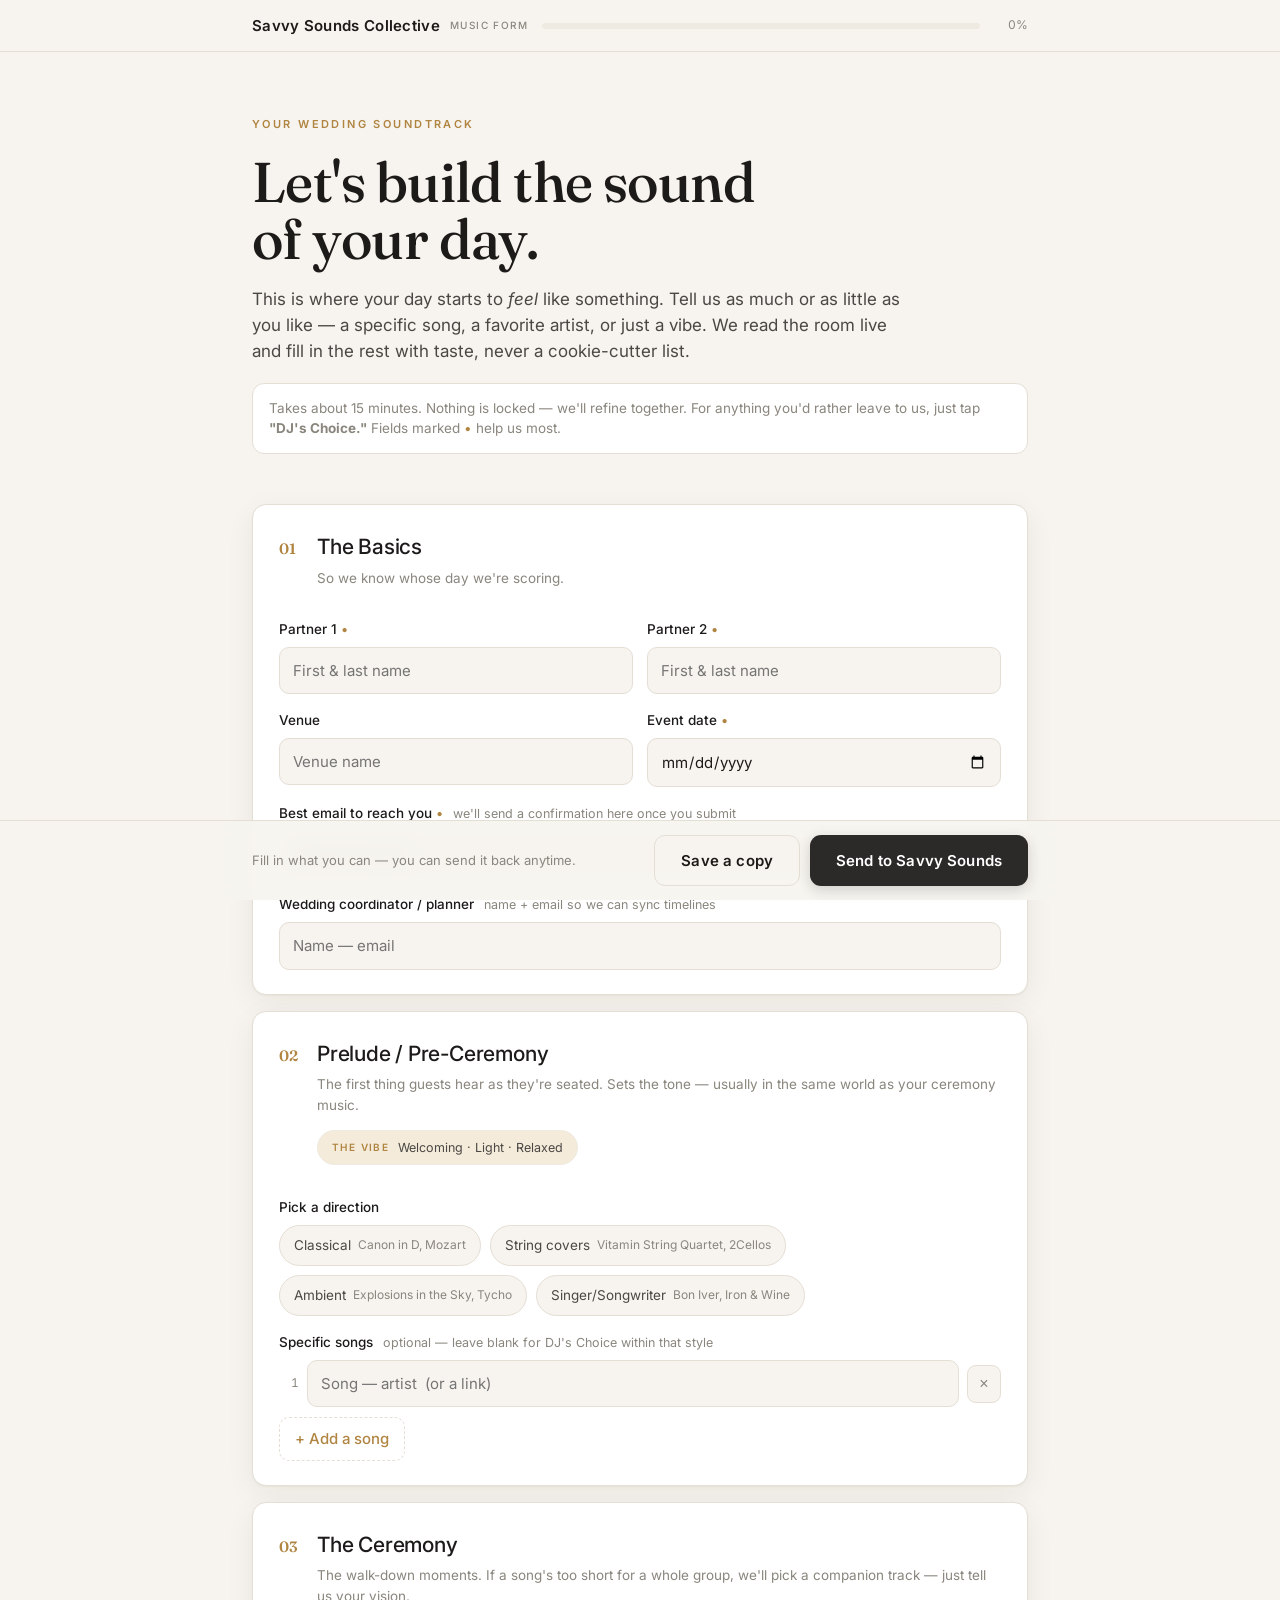
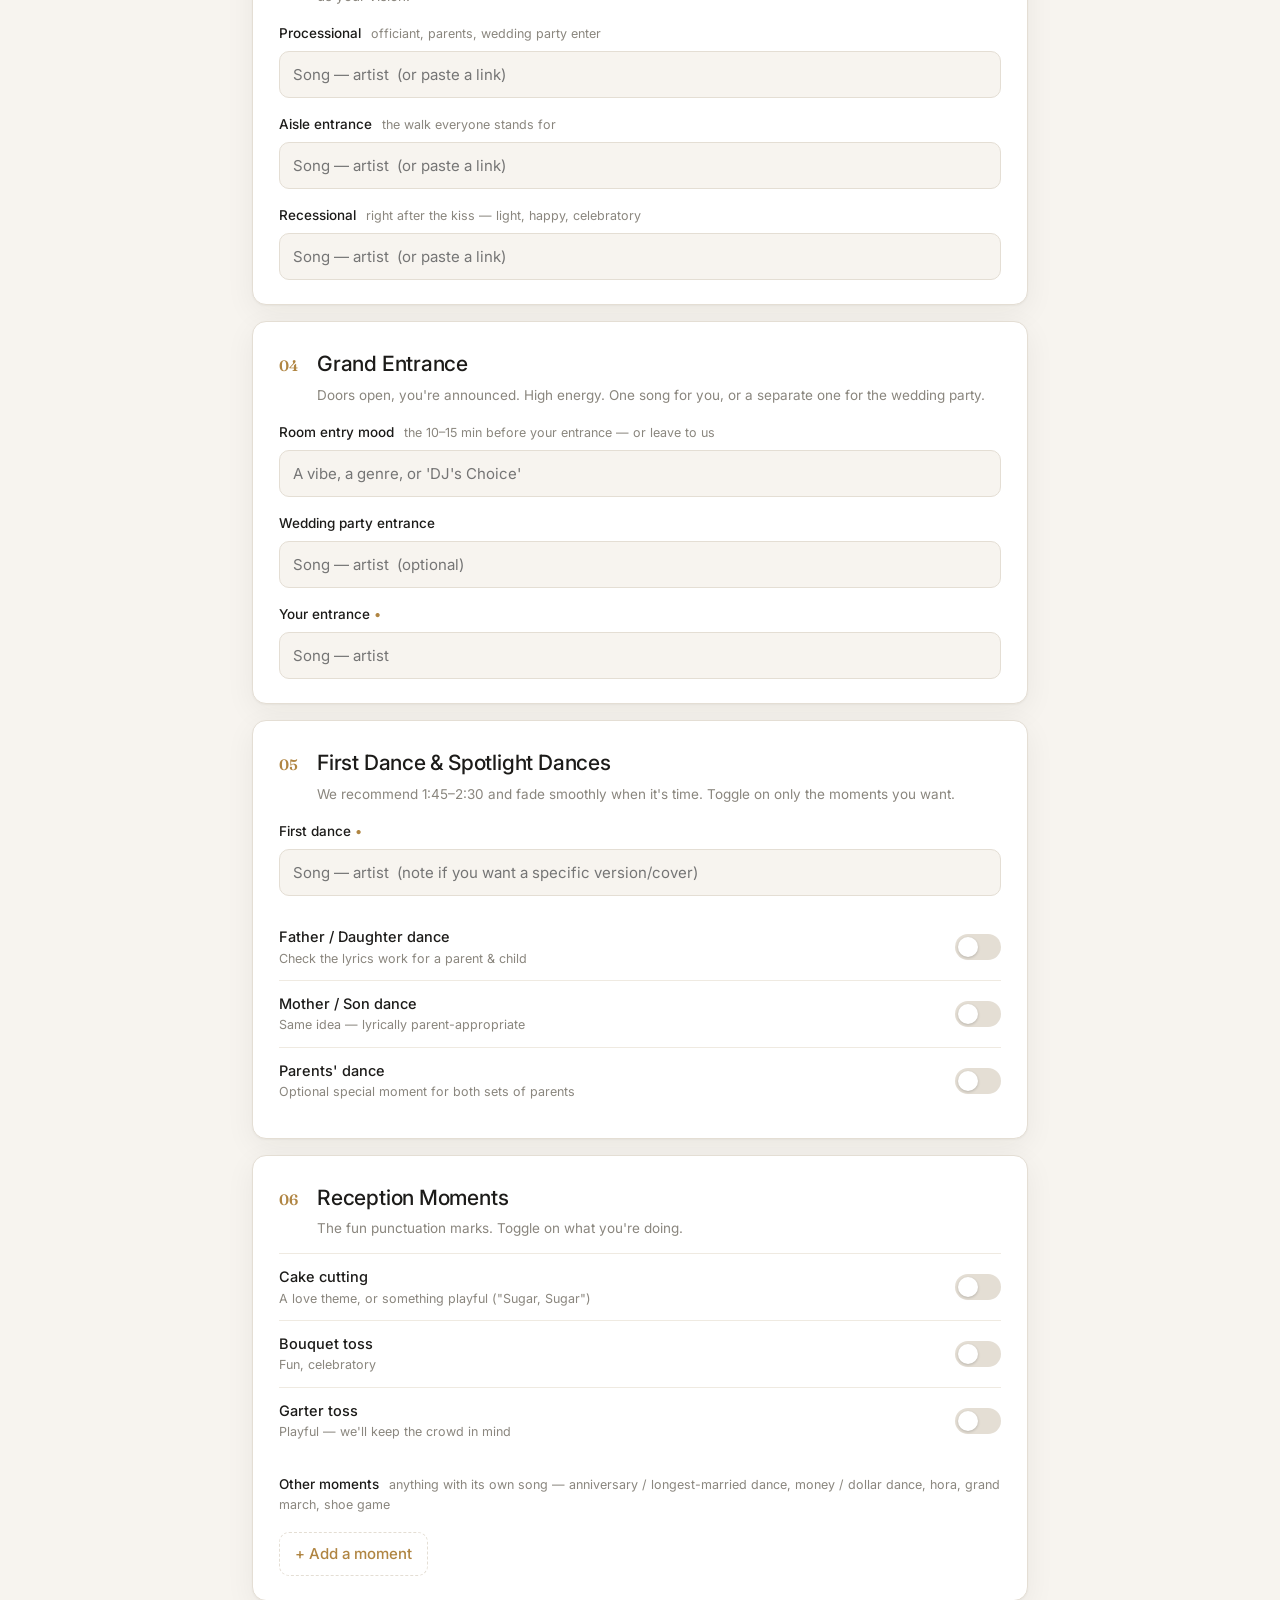
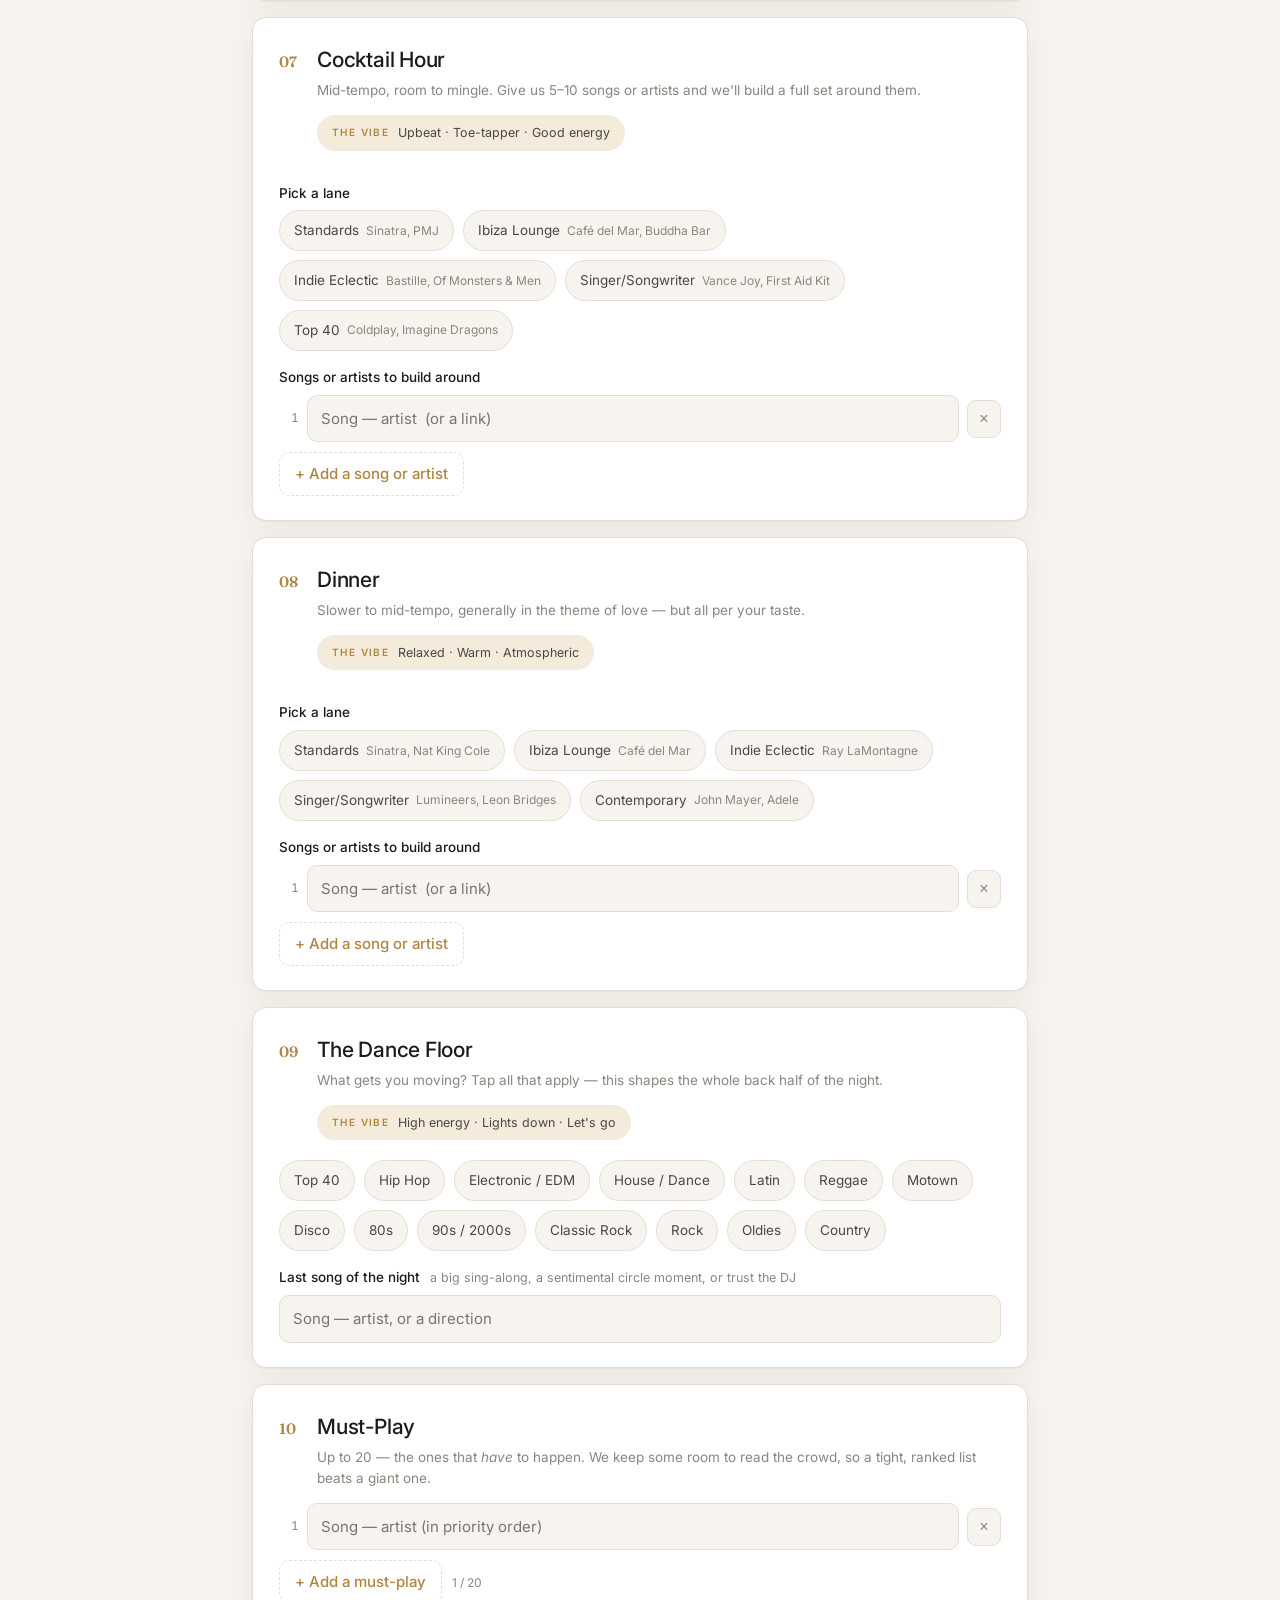
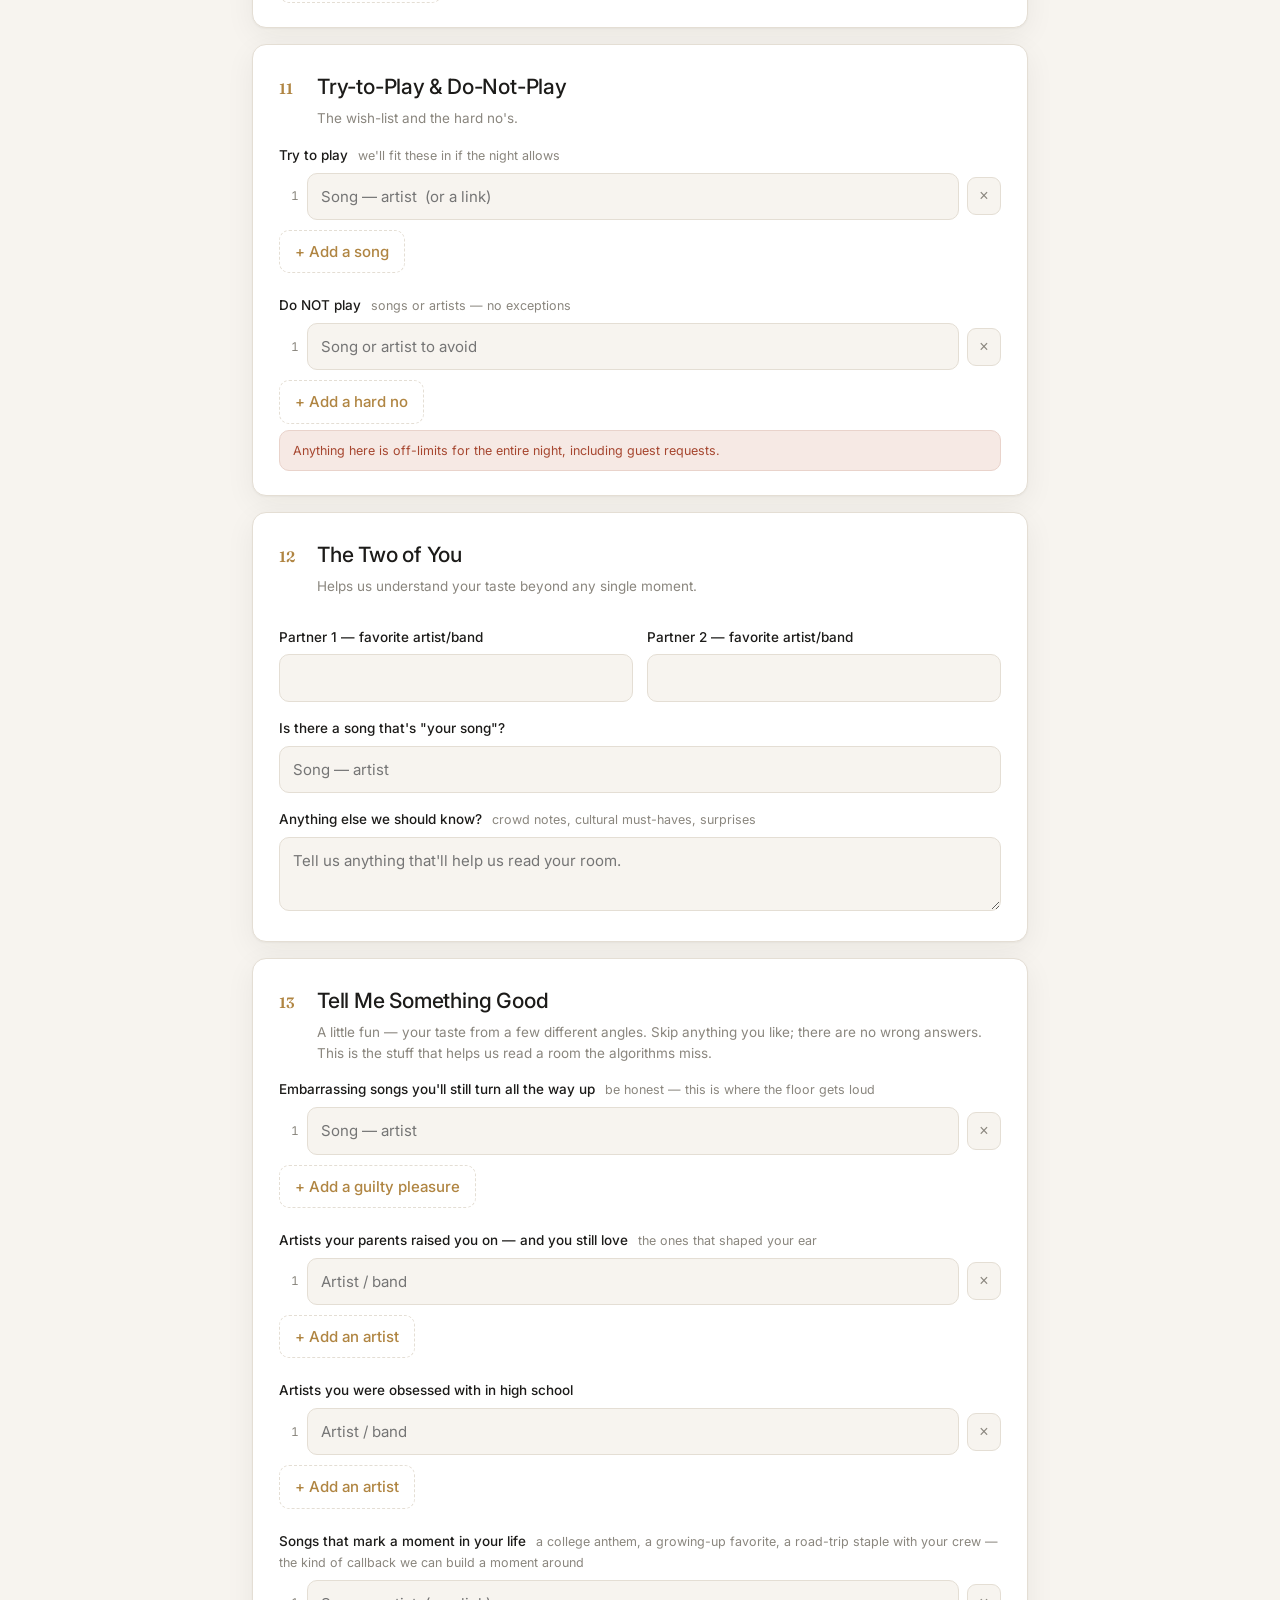
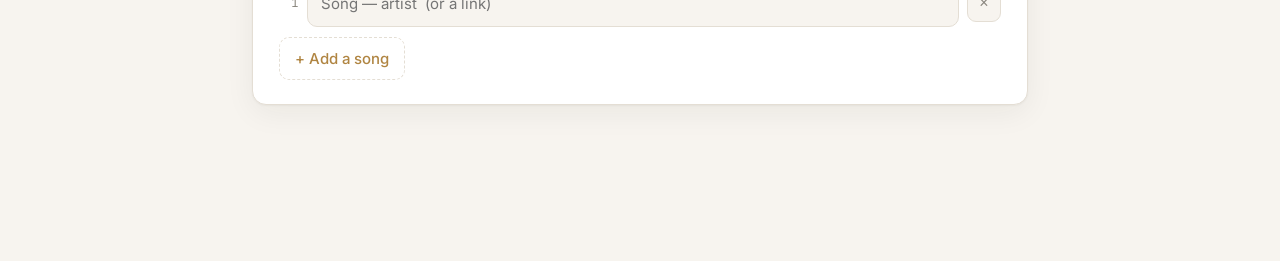
==== commit 0dae04c3: "Remove redundant cringe-song list from Tell Me Something Good" ====
--- a/index.html
+++ b/index.html
@@ -352,11 +352,7 @@
       <div class="sec-head"><span class="sec-num">13</span><h2>Tell Me Something Good</h2></div>
       <div class="sec-desc">A little fun — your taste from a few different angles. Skip anything you like; there are no wrong answers. This is the stuff that helps us read a room the algorithms miss.</div>
 
-      <label class="fld">Songs that make you cringe — don't play <span class="hint">the guilty no's; these roll into your do-not-play list</span></label>
-      <div class="songs" data-songs="cringe"></div>
-      <button class="add" data-add="cringe">+ Add a cringe song</button>
-
-      <label class="fld" style="margin-top:22px">Embarrassing songs you'll still turn all the way up <span class="hint">be honest — this is where the floor gets loud</span></label>
+      <label class="fld">Embarrassing songs you'll still turn all the way up <span class="hint">be honest — this is where the floor gets loud</span></label>
       <div class="songs" data-songs="guiltyPleasure"></div>
       <button class="add" data-add="guiltyPleasure">+ Add a guilty pleasure</button>
 
@@ -408,8 +404,6 @@
 <script>
 (function(){
   // ===== CONFIG =====
-  // Paste your deployed Apps Script Web App URL here (ends in /exec).
-  // Leave as-is and the form falls back to download/copy mode.
   const ENDPOINT = "https://script.google.com/macros/s/AKfycbye93dPP_y45Qw3JDVlaExD34Vzt8x-1tE9pr1mIfNN8--K-oEOCyEvnmaK-z0KQxX9/exec";
   const LIVE = /^https:\/\/script\.google\.com\/.+\/exec/.test(ENDPOINT);
   // ==================
@@ -424,7 +418,6 @@
     const inp=document.createElement('input'); inp.type='text'; inp.value=val;
     inp.placeholder = group==='mustPlay' ? 'Song — artist (in priority order)' :
                       group==='doNotPlay' ? 'Song or artist to avoid' :
-                      group==='cringe' ? "Song or artist you can't stand" :
                       group==='guiltyPleasure' ? 'Song — artist' :
                       (group==='parentsArtists'||group==='highschoolArtists') ? 'Artist / band' :
                       'Song — artist  (or a link)';
@@ -441,8 +434,7 @@
     rows.forEach((r,i)=> r.querySelector('.idx').textContent=(i+1));
     if(group==='mustPlay'){ const c=$('#mustCount'); if(c) c.textContent=rows.length+' / 20'; }
   }
-  // seed one empty row per song group
-  ['prelude','cocktail','dinner','mustPlay','tryPlay','doNotPlay','cringe','guiltyPleasure','parentsArtists','highschoolArtists','lifeSongs'].forEach(g=>makeRow(g));
+  ['prelude','cocktail','dinner','mustPlay','tryPlay','doNotPlay','guiltyPleasure','parentsArtists','highschoolArtists','lifeSongs'].forEach(g=>makeRow(g));
   $$('[data-add]').forEach(b=> b.onclick=()=>{
     const g=b.dataset.add;
     if(g==='mustPlay' && $$('[data-songs="mustPlay"] .song-row').length>=20){ flash('20 is the max — keep it tight.'); return; }
@@ -498,7 +490,6 @@
   function updateProgress(){
     let filled=0,total=0;
     trackedInputs().forEach(i=>{ total++; if(i.value.trim()) filled++; });
-    // count vibe selections + genres + song groups as bonus signals
     const singles=Object.values(state.single).filter(Boolean).length; total+=3; filled+=Math.min(3,singles);
     const genres=(state.multi.danceGenres&&state.multi.danceGenres.size)?1:0; total+=1; filled+=genres;
     let songAny=0; ['prelude','cocktail','dinner','mustPlay'].forEach(g=>{ if($$(`[data-songs="${g}"] input`).some(x=>x.value.trim())) songAny++; });
@@ -518,7 +509,7 @@
     d.vibes.cocktail=state.single.cocktailVibe||null;
     d.vibes.dinner=state.single.dinnerVibe||null;
     d.dance.genres=state.multi.danceGenres?[...state.multi.danceGenres]:[];
-    ['prelude','cocktail','dinner','mustPlay','tryPlay','doNotPlay','cringe','guiltyPleasure','parentsArtists','highschoolArtists','lifeSongs'].forEach(g=>{
+    ['prelude','cocktail','dinner','mustPlay','tryPlay','doNotPlay','guiltyPleasure','parentsArtists','highschoolArtists','lifeSongs'].forEach(g=>{
       d.lists[g]=$$(`[data-songs="${g}"] input`).map(x=>x.value.trim()).filter(Boolean);
     });
     d.moments={}; ['fatherDaughter','motherSon','parentsDance','cake','bouquet','garter'].forEach(k=>{
@@ -553,8 +544,7 @@
     s+='\nDANCE FLOOR: '+(d.dance.genres.join(', ')||'DJ\'s Choice')+'\n'+line('  Last song',f.lastSong);
     s+='\nMUST-PLAY ('+L.mustPlay.length+')\n'+(L.mustPlay.map((x,i)=>'  '+(i+1)+'. '+x).join('\n')||'  —')+'\n';
     if(L.tryPlay.length) s+='\nTRY TO PLAY\n  '+L.tryPlay.join('\n  ')+'\n';
-    const avoid=[...L.doNotPlay, ...((L.cringe||[]).map(x=>x+'  (cringe)'))];
-    if(avoid.length) s+='\nDO NOT PLAY\n  '+avoid.join('\n  ')+'\n';
+    if(L.doNotPlay.length) s+='\nDO NOT PLAY\n  '+L.doNotPlay.join('\n  ')+'\n';
     s+='\nTHE COUPLE\n'+line('  Fav artist 1',f.fav1)+line('  Fav artist 2',f.fav2)+line('  Our song',f.ourSong)+line('  Notes',f.notes);
     const tm=[];
     if(L.guiltyPleasure&&L.guiltyPleasure.length) tm.push('  Turn-it-up guilty pleasures:\n    '+L.guiltyPleasure.join('\n    '));
@@ -573,14 +563,12 @@
   }
   function openModal(d){ $('#exportBox').value=pretty(d); window._export=d; $('#overlay').classList.add('open'); }
 
-  // "Save a copy" — always manual, never posts
   $('#draftBtn').onclick=()=>{
     const d=collect();
     setModal('Your copy','Your soundtrack, captured.','Download the file or copy the text below to keep for your records. Whenever you’re ready, hit <strong>Send to Savvy Sounds</strong>.');
     openModal(d);
   };
 
-  // "Send to Savvy Sounds" — submits to the sheet if live, else manual
   $('#genBtn').onclick=async ()=>{
     const d=collect();
     if(!d.fields.partner1 && !d.fields.partner2){ flash('Add at least one of your names first.'); return; }
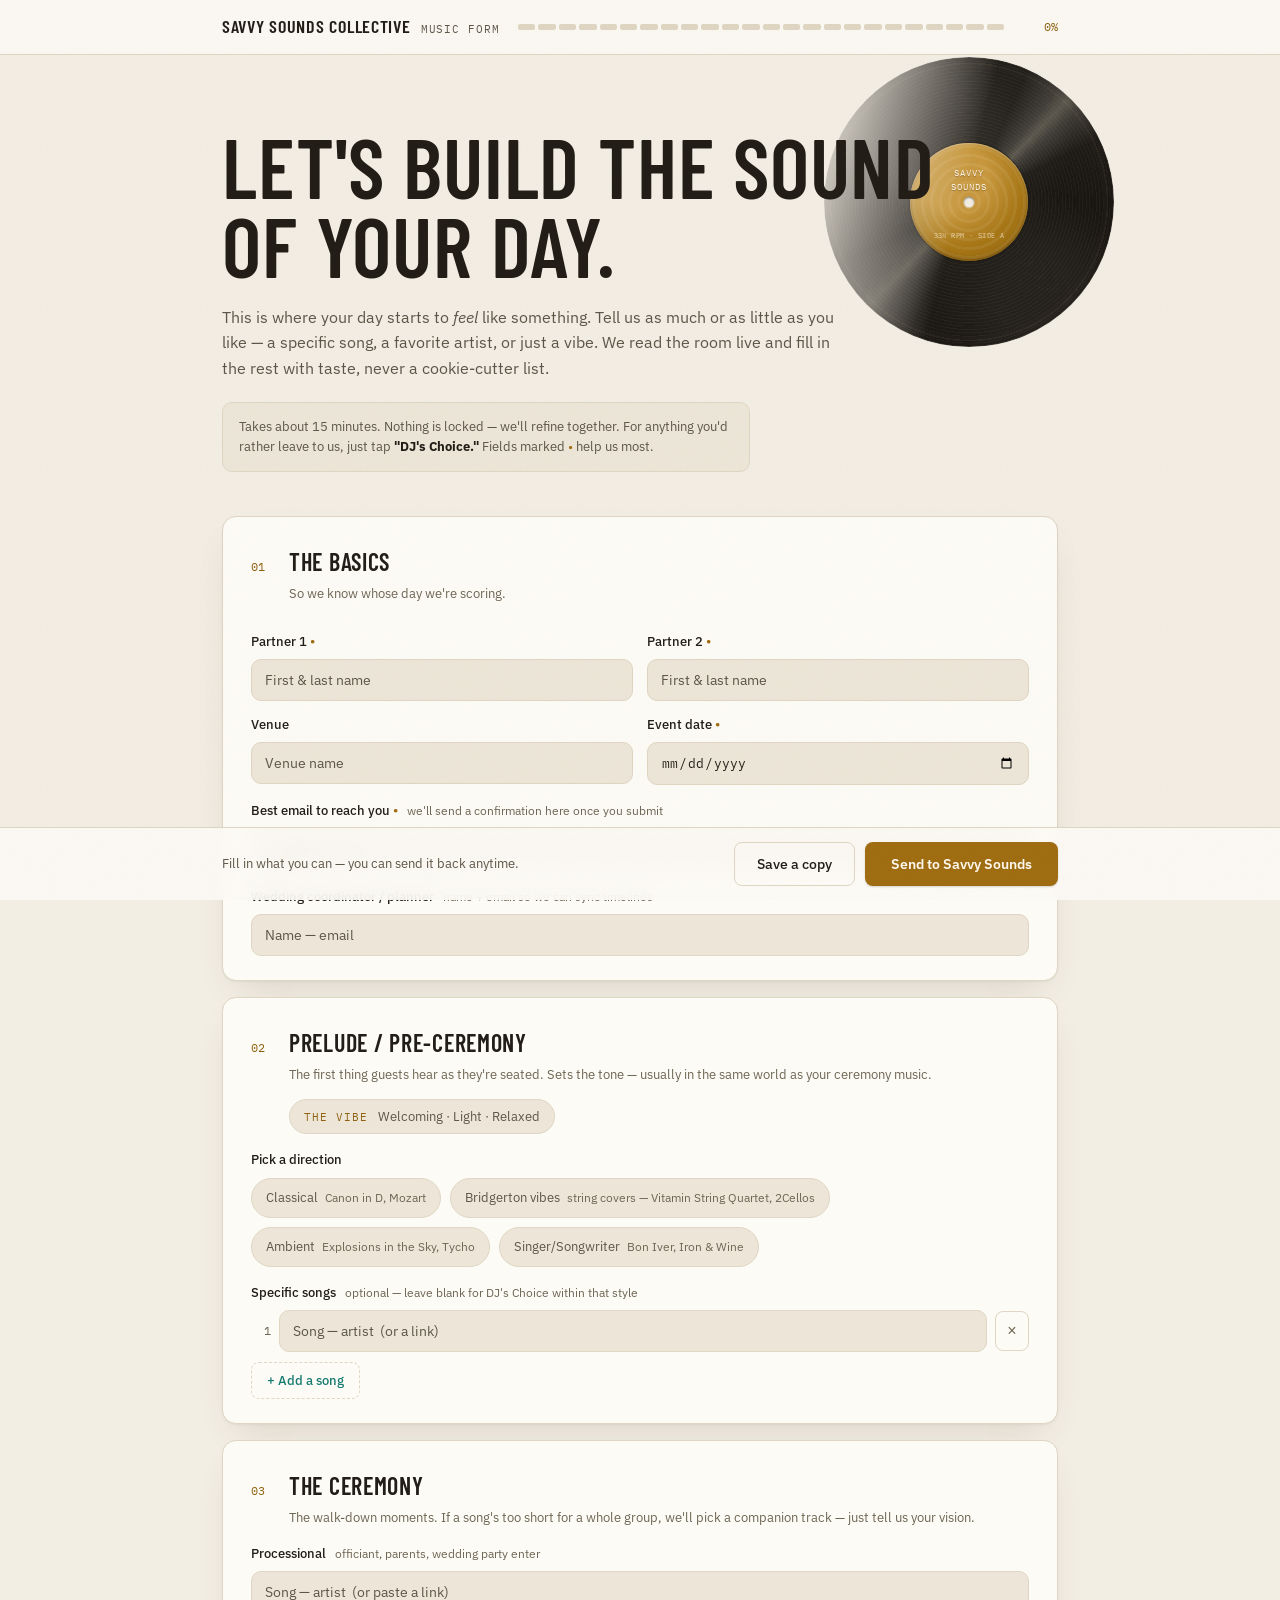
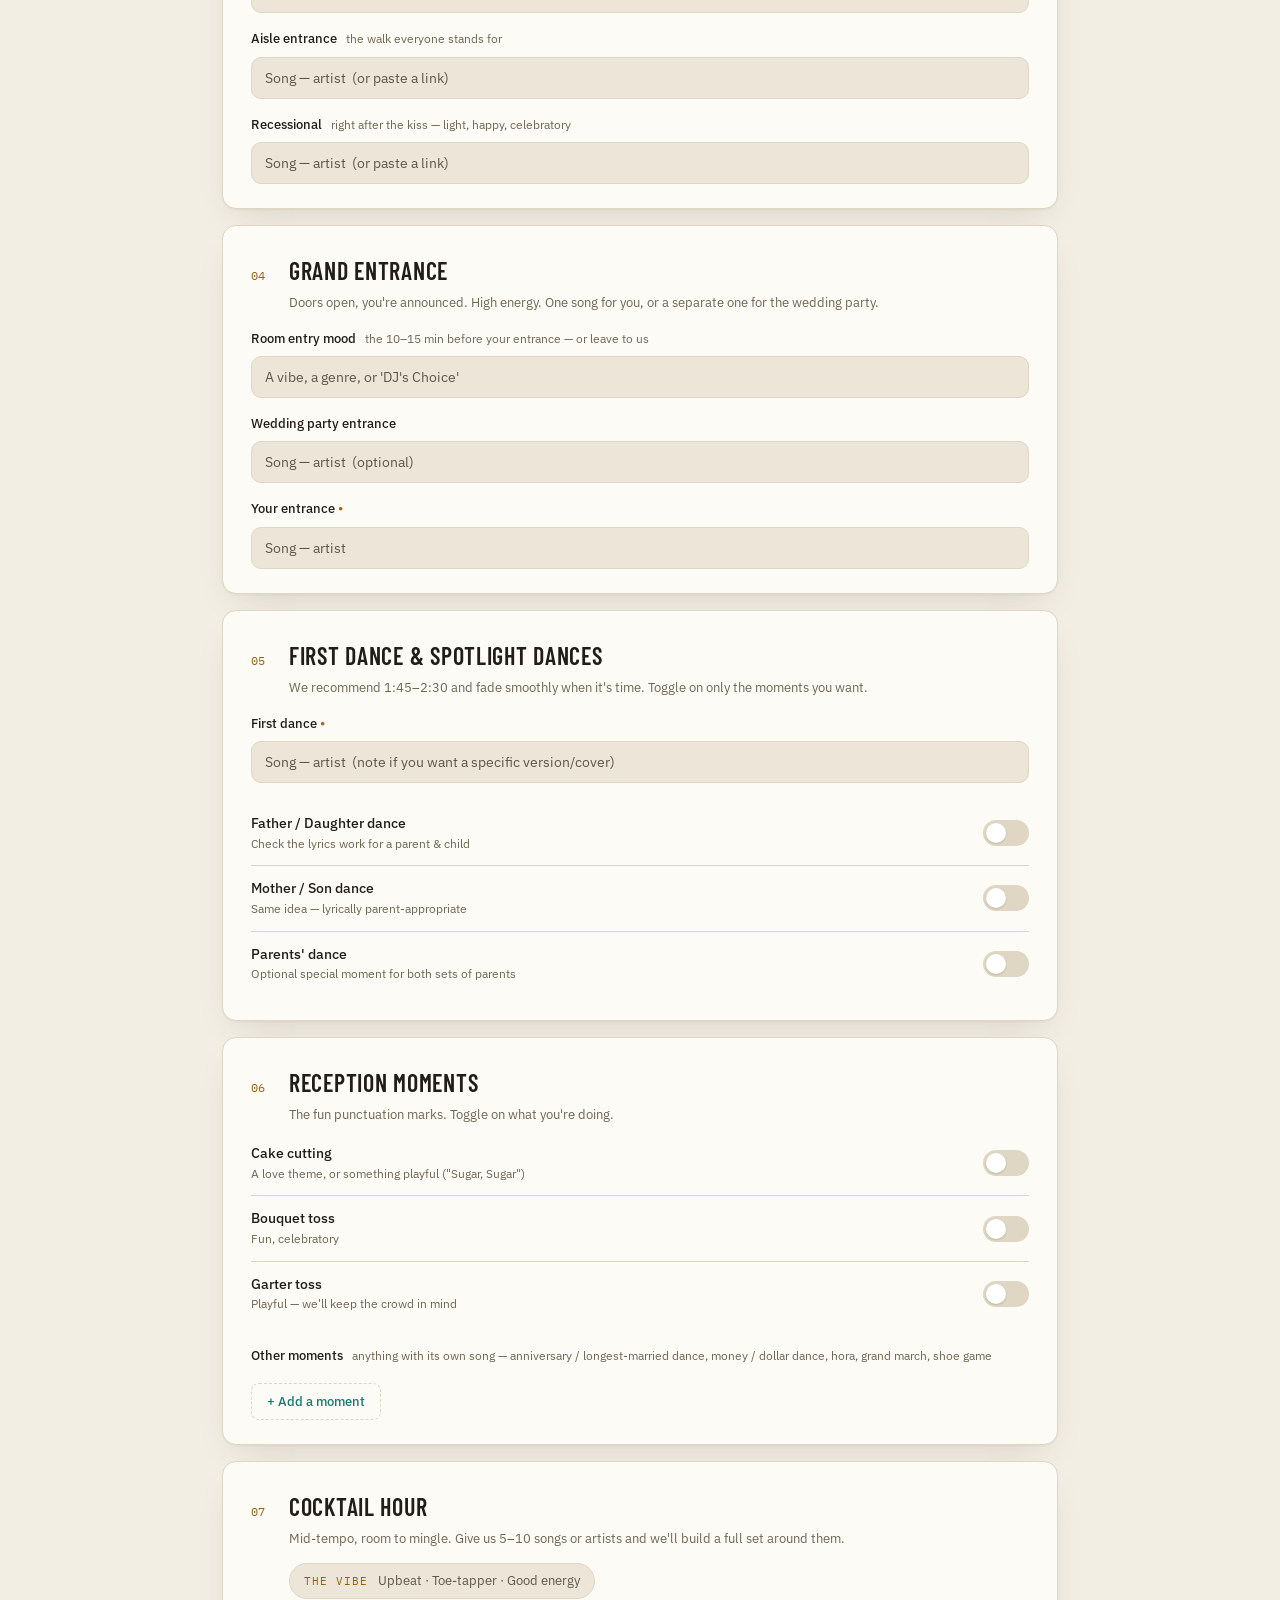
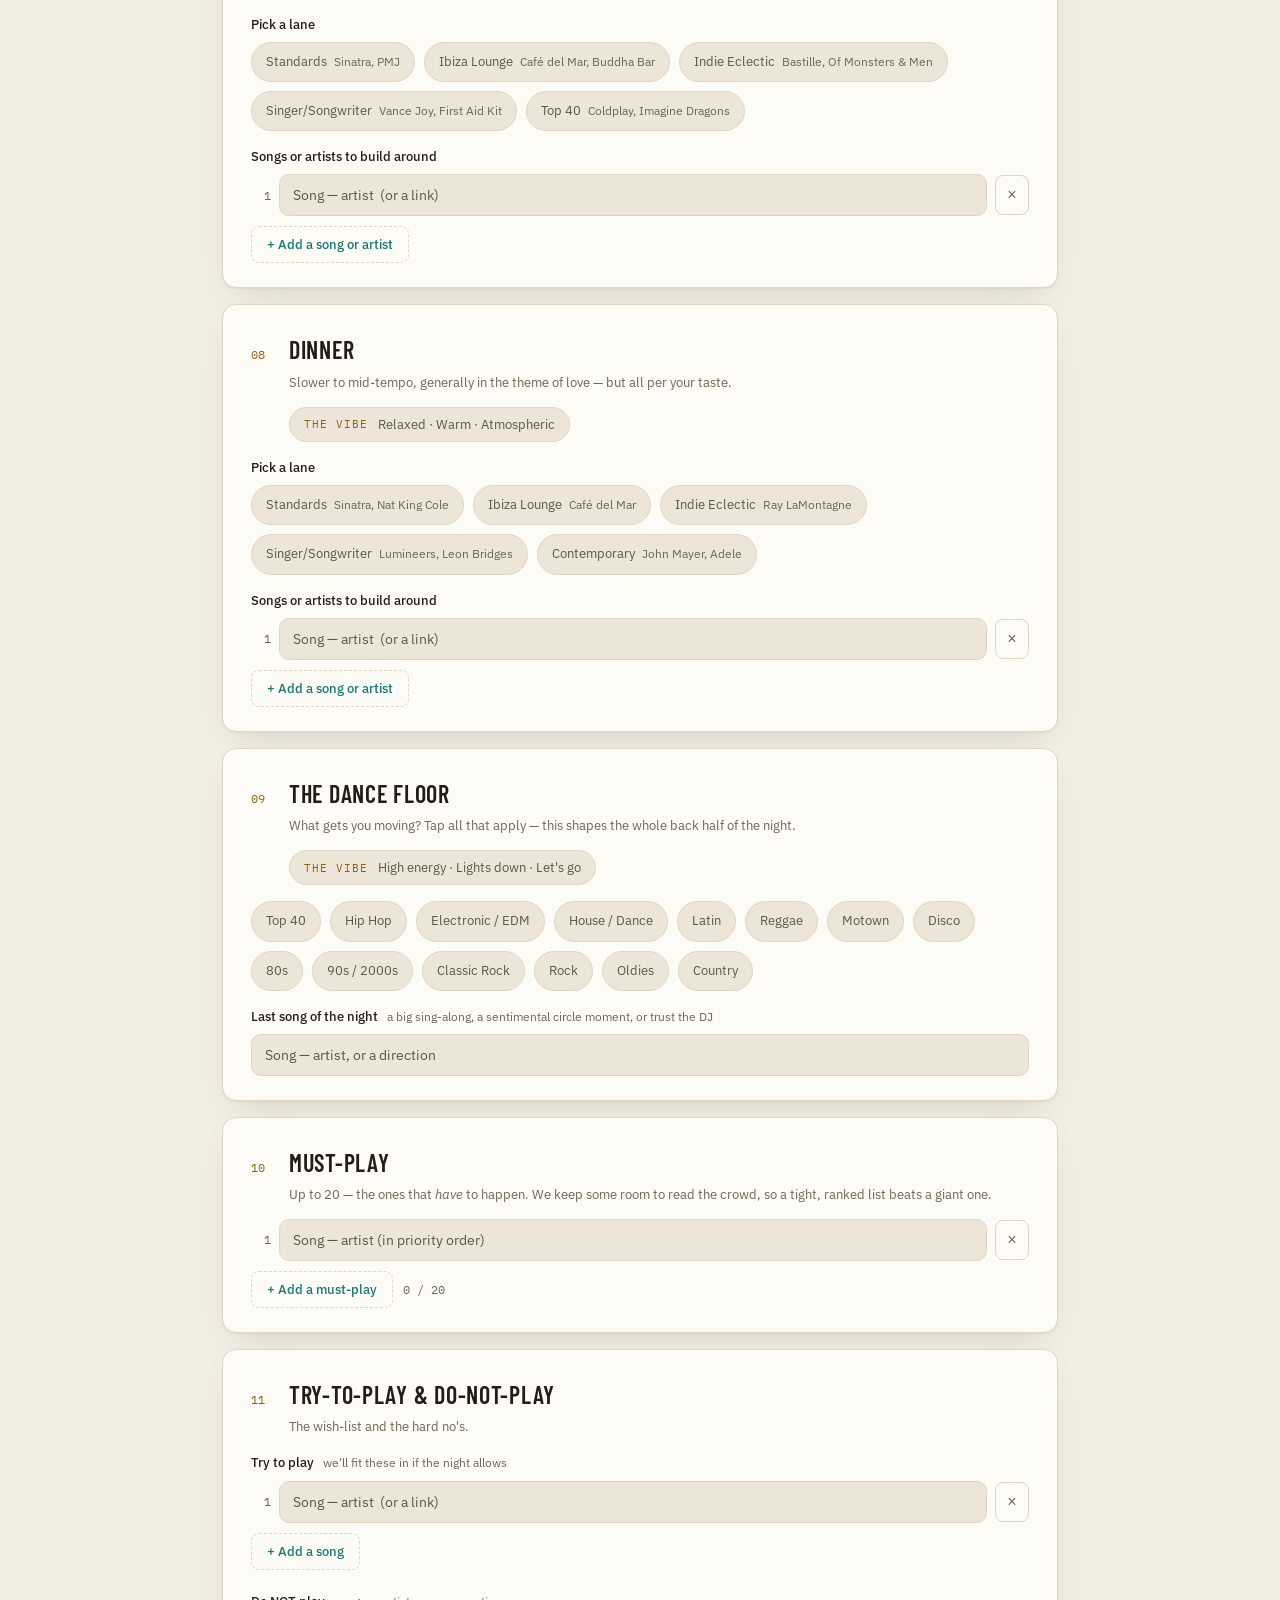
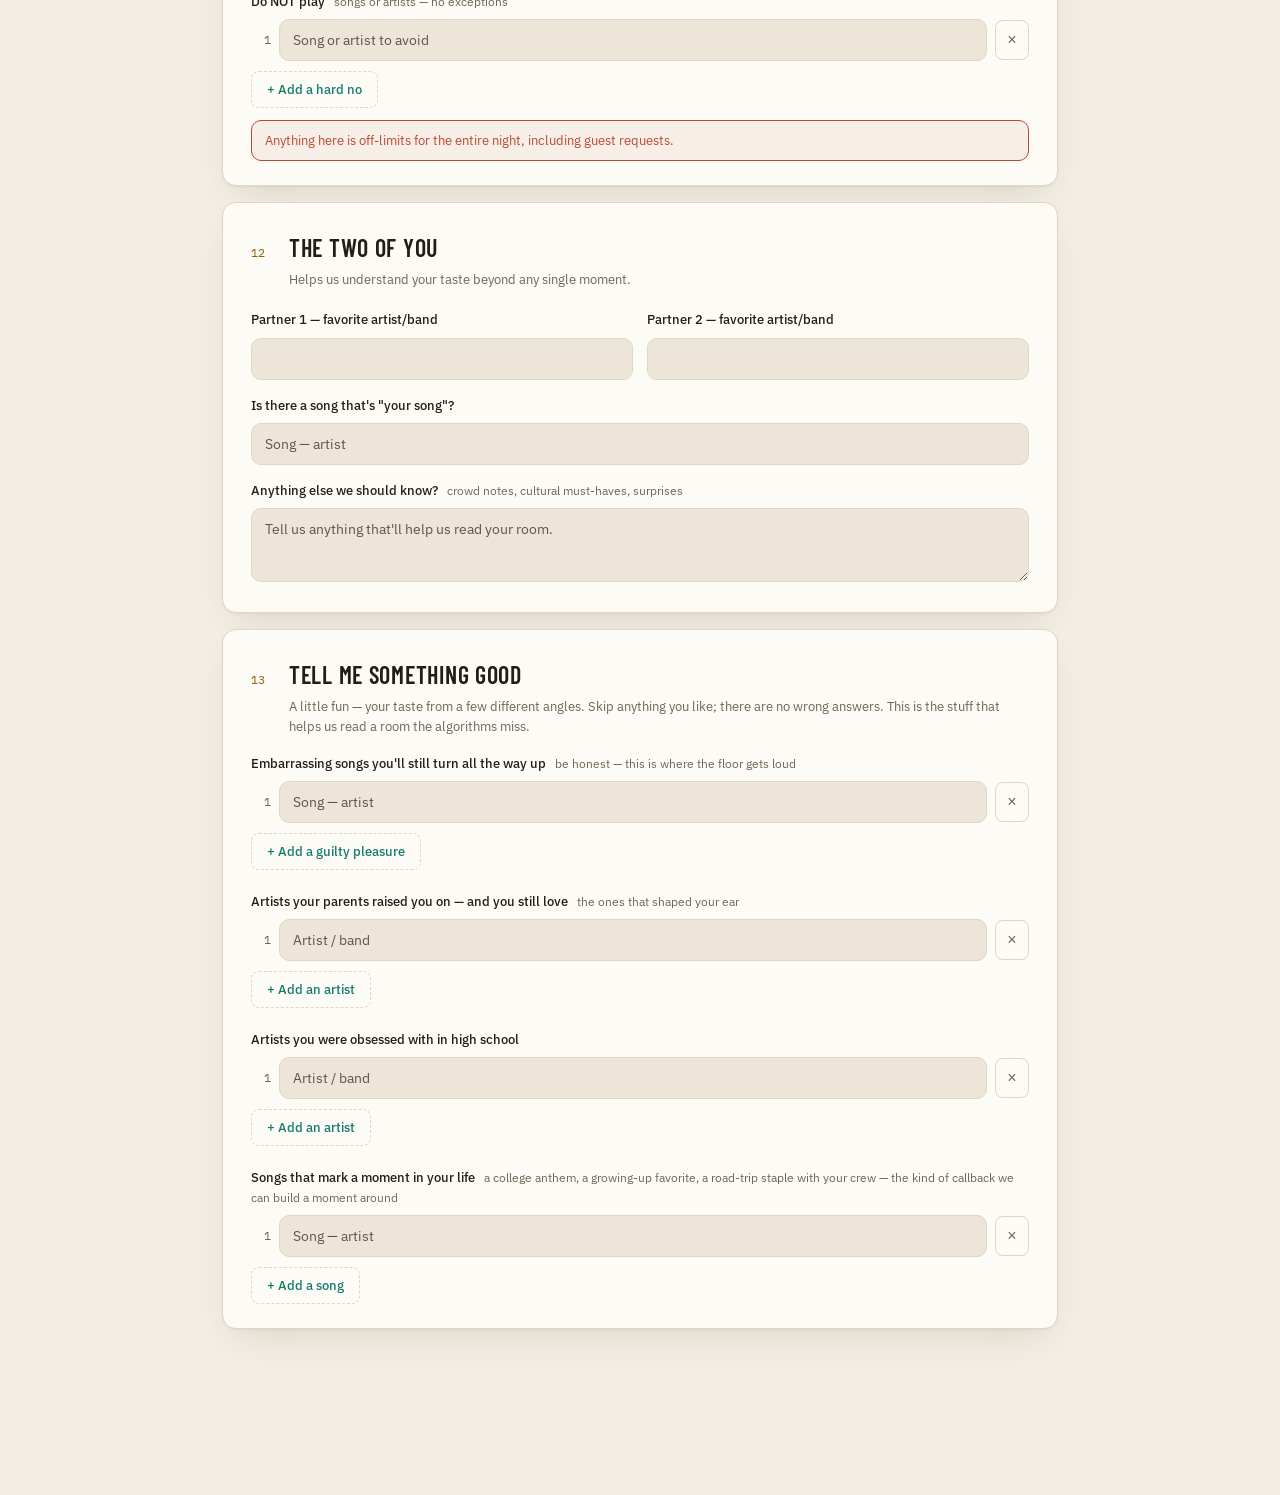
==== commit cd092b94: "Premium design refresh: new look for the Wedding Music Form Rebuilt the form in the Claude Design ha" ====
--- a/index.html
+++ b/index.html
@@ -6,367 +6,435 @@
 <title>Savvy Sounds Collective — Wedding Music Form</title>
 <link rel="preconnect" href="https://fonts.googleapis.com" />
 <link rel="preconnect" href="https://fonts.gstatic.com" crossorigin />
-<link href="https://fonts.googleapis.com/css2?family=Fraunces:opsz,wght@9..144,400;9..144,500;9..144,600&family=Inter:wght@400;500;600&display=swap" rel="stylesheet" />
+<link href="https://fonts.googleapis.com/css2?family=Barlow+Condensed:wght@500;600;700&family=IBM+Plex+Sans:wght@400;500;600&family=IBM+Plex+Mono:wght@400;500&display=swap" rel="stylesheet" />
 <style>
   :root{
-    --bone:#F7F4EF; --paper:#FFFFFF; --ink:#1C1B19; --ink-soft:#4A4844;
-    --muted:#8A867E; --line:#E4DED4; --line-2:#EFEAE1;
-    --gold:#B08542; --gold-soft:#C9A96A; --gold-wash:#F4EBDA;
-    --accent-ink:#2B2A28; --danger:#A6462F; --danger-wash:#F6E9E4;
-    --ok:#5E7B54; --shadow:0 1px 2px rgba(28,27,25,.04),0 8px 30px rgba(28,27,25,.06);
-    --radius:14px;
+    --surface-base:#F3EEE4; --surface-raised:#FDFBF6; --surface-sunken:#EDE6D8; --surface-line:#DFD6C3;
+    --ink-primary:#221E17; --ink-secondary:#5D5648; --ink-tertiary:#6E6654; --ink-on-mark:#FFF9EE;
+    --action-mark:#A06D12; --action-mark-small:#8E6210; --action-signal:#157A70; --action-stop:#B94A30;
+    --conf-low-wash:rgba(185,74,48,.07);
+    --lift-card:0 1px 2px rgba(60,50,30,.05),0 16px 36px -16px rgba(60,50,30,.18);
+    --lift-control:0 1px 2px rgba(60,50,30,.2);
+    --font-display:'Barlow Condensed','Oswald','Arial Narrow',sans-serif;
+    --font-text:'IBM Plex Sans',-apple-system,BlinkMacSystemFont,'Segoe UI',sans-serif;
+    --font-data:'IBM Plex Mono',ui-monospace,'SF Mono',Menlo,monospace;
+    --radius-card:14px; --radius-well:10px; --radius-control:8px; --radius-pill:999px;
+    --ease-out:cubic-bezier(0.16,1,0.3,1);
   }
   *{box-sizing:border-box;}
   html{scroll-behavior:smooth;}
   body{
-    margin:0; background:var(--bone); color:var(--ink);
-    font-family:'Inter',-apple-system,BlinkMacSystemFont,'Segoe UI',sans-serif;
-    font-size:15px; line-height:1.55; -webkit-font-smoothing:antialiased;
-  }
-  .serif{font-family:'Fraunces',Georgia,'Times New Roman',serif;}
-  a{color:var(--gold);}
-  /* ---------- top bar / progress ---------- */
-  .topbar{
-    position:sticky; top:0; z-index:40; background:rgba(247,244,239,.86);
-    backdrop-filter:blur(10px); border-bottom:1px solid var(--line);
-  }
-  .topbar-inner{max-width:820px; margin:0 auto; padding:14px 22px; display:flex; align-items:center; gap:14px;}
-  .brand-mark{display:flex; align-items:center; gap:10px; font-weight:600; letter-spacing:.02em;}
-  .brand-dot{width:9px;height:9px;border-radius:50%;background:var(--gold);box-shadow:0 0 0 3px var(--gold-wash);}
-  .brand-mark small{color:var(--muted); font-weight:500; letter-spacing:.14em; text-transform:uppercase; font-size:10px;}
-  .prog-wrap{flex:1; height:6px; background:var(--line-2); border-radius:20px; overflow:hidden;}
-  .prog-bar{height:100%; width:0%; background:linear-gradient(90deg,var(--gold-soft),var(--gold)); border-radius:20px; transition:width .4s ease;}
-  .prog-pct{font-variant-numeric:tabular-nums; font-size:12px; color:var(--muted); min-width:34px; text-align:right;}
+    margin:0; background:var(--surface-base); color:var(--ink-primary); color-scheme:light;
+    font-family:var(--font-text); font-size:15px; line-height:1.55; -webkit-font-smoothing:antialiased;
+  }
+  body::before{
+    content:""; position:fixed; inset:0; z-index:99; pointer-events:none; opacity:.05; mix-blend-mode:multiply;
+    background-image:url("data:image/svg+xml;utf8,<svg xmlns='http://www.w3.org/2000/svg' width='160' height='160'><filter id='n'><feTurbulence type='fractalNoise' baseFrequency='0.9' numOctaves='2'/></filter><rect width='160' height='160' filter='url(%23n)'/></svg>");
+  }
+  a{color:var(--action-mark); text-decoration-thickness:1px; text-underline-offset:3px;}
+  a:hover{color:var(--ink-primary);}
+  .tnum{font-variant-numeric:tabular-nums;}
+  @keyframes spin{to{transform:rotate(360deg)}}
+  @keyframes rise{from{opacity:0;transform:translateY(14px)}to{opacity:1;transform:none}}
+  .rise{animation:rise .7s var(--ease-out) both;}
+  .rise-1{animation-delay:.1s;} .rise-2{animation-delay:.2s;}
+  [role="button"]:focus-visible,[role="switch"]:focus-visible{outline:2px solid var(--action-signal); outline-offset:2px;}
+  button:focus-visible,input:focus-visible,textarea:focus-visible{outline:2px solid var(--action-signal); outline-offset:1px;}
+
+  /* ---------- sticky progress header ---------- */
+  .topbar{position:sticky; top:0; z-index:40; background:rgba(253,251,246,.82); backdrop-filter:blur(10px); -webkit-backdrop-filter:blur(10px); border-bottom:1px solid var(--surface-line);}
+  .topbar-inner{max-width:880px; margin:0 auto; padding:13px 22px; display:flex; align-items:center; gap:18px;}
+  .wordmark{display:flex; align-items:baseline; gap:10px; white-space:nowrap;}
+  .wordmark .brand{font-family:var(--font-display); font-weight:600; font-size:18px; letter-spacing:.04em; text-transform:uppercase; color:var(--ink-primary);}
+  .wordmark .tag{font-family:var(--font-data); font-size:10.5px; letter-spacing:.09em; color:var(--ink-secondary);}
+  .meter{flex:1; display:flex; gap:3px; align-items:center;}
+  .meter i{flex:1; height:6px; border-radius:2px; background:var(--surface-line); transition:background .3s var(--ease-out); display:block;}
+  .meter i.lit{background:var(--action-mark);}
+  .pct{font-family:var(--font-data); font-size:11.5px; letter-spacing:.02em; color:var(--action-mark-small); min-width:36px; text-align:right;}
+  @media(max-width:560px){ .wordmark .tag{display:none;} .wordmark .brand{font-size:16px;} .topbar-inner{gap:12px;} }
+
   /* ---------- hero ---------- */
-  .hero{max-width:820px; margin:0 auto; padding:64px 22px 26px;}
-  .eyebrow{color:var(--gold); text-transform:uppercase; letter-spacing:.22em; font-size:11px; font-weight:600; margin-bottom:20px;}
-  .hero h1{font-size:clamp(34px,6vw,56px); line-height:1.02; font-weight:500; margin:0 0 18px; letter-spacing:-.01em;}
-  .hero p{font-size:17px; color:var(--ink-soft); max-width:60ch; margin:0 0 8px;}
-  .hero .note{font-size:13.5px; color:var(--muted); margin-top:18px; padding:14px 16px; background:var(--paper); border:1px solid var(--line); border-radius:12px;}
-  /* ---------- layout ---------- */
-  .wrap{max-width:820px; margin:0 auto; padding:8px 22px 140px;}
-  section.card{
-    background:var(--paper); border:1px solid var(--line); border-radius:var(--radius);
-    padding:26px 26px 24px; margin:16px 0; box-shadow:var(--shadow); scroll-margin-top:80px;
-  }
+  .hero{max-width:880px; margin:0 auto; padding:72px 22px 20px; position:relative;}
+  .hero h1{font-family:var(--font-display); font-weight:600; font-size:clamp(46px,7.5vw,84px); line-height:.94; letter-spacing:.01em; text-transform:uppercase; margin:0 0 20px; color:var(--ink-primary); position:relative; z-index:1;}
+  .hero p{font-size:16px; line-height:1.6; color:var(--ink-secondary); max-width:62ch; margin:0; position:relative; z-index:1;}
+  .hero .note{margin-top:20px; padding:14px 16px; background:var(--surface-sunken); border:1px solid var(--surface-line); border-radius:var(--radius-well); font-size:13px; line-height:1.55; color:var(--ink-secondary); max-width:66ch; position:relative; z-index:1;}
+  .hero .note strong{color:var(--ink-primary);}
+  .req{color:var(--action-mark);}
+
+  /* ---------- vinyl record ornament ---------- */
+  .platter{
+    position:absolute; top:2px; right:-34px; width:290px; height:290px; border-radius:50%;
+    -webkit-mask-image:linear-gradient(105deg, transparent 0%, rgba(0,0,0,.55) 26%, black 48%);
+    mask-image:linear-gradient(105deg, transparent 0%, rgba(0,0,0,.55) 26%, black 48%);
+    background:
+      radial-gradient(circle at 50% 50%, #14110D 0 15.5%, #1A1712 15.5% 16.4%, #21201C 16.4% 17%, #14110D 17% 18.2%, transparent 18.2%),
+      repeating-radial-gradient(circle at 50% 50%, #191612 0 1.2px, #221F1A 1.2px 2.1px, #1B1813 2.1px 3.4px),
+      #16130F;
+    box-shadow:0 34px 64px -26px rgba(50,38,16,.5), 0 6px 18px -8px rgba(50,38,16,.35), inset 0 0 0 1px rgba(255,252,240,.06);
+    animation:rise .9s var(--ease-out) both;
+  }
+  .platter > div{position:absolute; inset:0; border-radius:50%;}
+  .platter .rings{background:radial-gradient(circle at 50% 50%, transparent 0 66%, rgba(30,26,20,.9) 66% 67.2%, rgba(48,43,35,.55) 67.2% 68%, transparent 68% 79%, rgba(30,26,20,.9) 79% 80.1%, rgba(48,43,35,.55) 80.1% 80.8%, transparent 80.8% 95.4%, rgba(14,12,9,.9) 95.4% 96.6%, rgba(90,82,66,.5) 96.6% 97.4%, rgba(10,9,7,1) 97.4% 100%);}
+  .platter .sheen{background:conic-gradient(from 0deg, rgba(255,252,240,0) 0deg, rgba(255,252,240,.02) 24deg, rgba(255,252,240,.16) 38deg, rgba(255,246,220,.28) 44deg, rgba(255,252,240,.16) 50deg, rgba(255,252,240,.02) 64deg, rgba(255,252,240,0) 88deg, rgba(255,252,240,0) 180deg, rgba(255,252,240,.02) 204deg, rgba(255,252,240,.13) 218deg, rgba(255,246,220,.22) 224deg, rgba(255,252,240,.13) 230deg, rgba(255,252,240,.02) 244deg, rgba(255,252,240,0) 268deg); animation:spin 26s linear infinite;}
+  .platter .glow{background:radial-gradient(circle at 32% 24%, rgba(255,250,235,.1) 0 18%, rgba(255,250,235,.03) 34%, transparent 55%), radial-gradient(circle at 72% 82%, rgba(255,250,235,.05) 0 12%, transparent 34%);}
+  .platter .lip{background:radial-gradient(circle at 50% 50%, transparent 0 15.8%, rgba(0,0,0,.35) 16.1% 16.7%, transparent 17.4%);}
+  .platter .label{
+    inset:auto; top:50%; left:50%; transform:translate(-50%,-50%); width:118px; height:118px;
+    background:radial-gradient(circle at 38% 30%, #C8983E 0 30%, #A87716 62%, #8E6210 100%);
+    box-shadow:inset 0 1px 2px rgba(255,250,230,.45), inset 0 -2px 4px rgba(70,45,5,.4), 0 0 0 1px rgba(20,16,10,.55);
+  }
+  .platter .label .grooves{position:absolute; inset:0; border-radius:50%; background:repeating-radial-gradient(circle at 50% 50%, rgba(255,250,230,.07) 0 3px, transparent 3px 9px);}
+  .platter .label .t1{position:absolute; top:23px; left:0; right:0; text-align:center; font-family:var(--font-data); font-size:9px; letter-spacing:.1em; color:#FFF6E2; line-height:1.55; text-shadow:0 1px 1px rgba(70,45,5,.4); white-space:nowrap;}
+  .platter .label .t2{position:absolute; bottom:19px; left:0; right:0; text-align:center; font-family:var(--font-data); font-size:7px; letter-spacing:.06em; color:rgba(255,246,226,.75); white-space:nowrap;}
+  .platter .label .hole{position:absolute; top:50%; left:50%; transform:translate(-50%,-50%); width:11px; height:11px; border-radius:50%; background:var(--surface-base); box-shadow:inset 0 1px 2px rgba(40,30,10,.6), 0 1px 1px rgba(255,250,230,.35);}
+  @media(max-width:980px){ .platter{display:none;} }
+
+  /* ---------- layout / cards ---------- */
+  .wrap{max-width:880px; margin:0 auto; padding:8px 22px 150px;}
+  section.card{background:var(--surface-raised); border:1px solid var(--surface-line); border-radius:var(--radius-card); padding:26px 28px 24px; margin:16px 0; box-shadow:var(--lift-card); scroll-margin-top:80px;}
   .sec-head{display:flex; align-items:baseline; gap:12px; margin-bottom:4px;}
-  .sec-num{font-family:'Fraunces',serif; color:var(--gold); font-size:15px; font-weight:600; min-width:26px;}
-  .sec-head h2{font-size:21px; font-weight:500; margin:0; letter-spacing:-.01em;}
-  .sec-desc{color:var(--muted); font-size:13.5px; margin:2px 0 14px 38px;}
-  @media(max-width:560px){.sec-desc{margin-left:0;}}
-  /* ---------- mood tag ---------- */
-  .mood{display:inline-flex; flex-wrap:wrap; align-items:center; gap:9px; margin:0 0 16px 38px; padding:7px 14px; background:var(--gold-wash); border:1px solid var(--line-2); border-radius:22px; font-size:12.5px; color:var(--ink-soft);}
-  .mood b{color:var(--gold); text-transform:uppercase; letter-spacing:.14em; font-size:10px; font-weight:600;}
-  @media(max-width:560px){.mood{margin-left:0;}}
-  label.fld{display:block; font-weight:500; font-size:13.5px; margin:16px 0 7px;}
-  label.fld .hint{color:var(--muted); font-weight:400; margin-left:6px; font-size:12.5px;}
-  input[type=text], input[type=email], textarea, input[type=date]{
-    width:100%; font:inherit; color:var(--ink); background:var(--bone);
-    border:1px solid var(--line); border-radius:10px; padding:11px 13px; transition:border .15s, background .15s;
-  }
-  input[type=text]:focus, input[type=email]:focus, textarea:focus, input[type=date]:focus{outline:none; border-color:var(--gold-soft); background:#fff; box-shadow:0 0 0 3px var(--gold-wash);}
+  .sec-num{font-family:var(--font-data); font-size:12px; color:var(--action-mark-small); min-width:26px;}
+  .sec-head h2{font-family:var(--font-display); font-size:24px; font-weight:600; letter-spacing:.03em; text-transform:uppercase; margin:0;}
+  .sec-desc{color:var(--ink-tertiary); font-size:13px; margin:2px 0 6px 38px;}
+  .sec-desc.lead{margin-bottom:14px;}
+  .mood{display:inline-flex; flex-wrap:wrap; align-items:center; gap:10px; margin:0 0 16px 38px; padding:7px 14px; background:var(--surface-sunken); border:1px solid var(--surface-line); border-radius:var(--radius-pill); font-size:12.5px; color:var(--ink-secondary);}
+  .mood b{font-family:var(--font-data); font-weight:400; font-size:10.5px; letter-spacing:.09em; color:var(--action-mark-small);}
+  @media(max-width:560px){ .sec-desc,.mood{margin-left:0;} section.card{padding:22px 18px 20px;} .hero h1 br{display:none;} }
+
+  label.fld{display:block; font-weight:500; font-size:13px; margin:16px 0 7px;}
+  label.fld.tight{margin-top:0;}
+  .grid2 label.fld{margin-top:14px;}
+  label.fld .hint{color:var(--ink-tertiary); font-weight:400; font-size:12px; margin-left:6px;}
+  input[type=text], input[type=email], input[type=date], textarea{
+    width:100%; font-family:var(--font-text); font-size:14px; color:var(--ink-primary); background:var(--surface-sunken);
+    border:1px solid var(--surface-line); border-radius:var(--radius-well); padding:11px 13px; transition:border-color .15s;
+  }
+  input[type=date]{font-family:var(--font-data); font-size:13px;}
+  input:focus, textarea:focus{outline:none; border-color:var(--action-signal);}
+  input::placeholder, textarea::placeholder{color:var(--ink-secondary); opacity:1;}
   textarea{resize:vertical; min-height:74px;}
-  .row2{display:grid; grid-template-columns:1fr 1fr; gap:14px;}
-  @media(max-width:560px){.row2{grid-template-columns:1fr;}}
-  /* ---------- vibe chips ---------- */
-  .chips{display:flex; flex-wrap:wrap; gap:9px; margin-top:4px;}
-  .chip{
-    cursor:pointer; user-select:none; border:1px solid var(--line); background:var(--bone);
-    padding:9px 14px; border-radius:22px; font-size:13.5px; color:var(--ink-soft);
-    transition:all .15s; display:inline-flex; align-items:center; gap:7px;
-  }
-  .chip:hover{border-color:var(--gold-soft); color:var(--ink);}
-  .chip .ex{color:var(--muted); font-size:12px;}
-  .chip[aria-pressed="true"]{background:var(--accent-ink); border-color:var(--accent-ink); color:#fff;}
-  .chip[aria-pressed="true"] .ex{color:#cfc9bd;}
-  .chip[aria-pressed="true"]::before{content:"✓"; font-size:11px;}
-  .chips.single .chip[aria-pressed="true"]{background:var(--gold); border-color:var(--gold);}
+  .grid2{display:grid; grid-template-columns:repeat(auto-fit,minmax(300px,1fr)); gap:0 14px;}
+  @media(max-width:360px){ .grid2{grid-template-columns:1fr;} }
+
+  /* ---------- chips ---------- */
+  .chips{display:flex; flex-wrap:wrap; gap:9px;}
+  .chip{cursor:pointer; user-select:none; display:inline-flex; align-items:baseline; gap:7px; padding:9px 14px; border-radius:var(--radius-pill); font-size:13px; transition:all .15s; background:var(--surface-sunken); border:1px solid var(--surface-line); color:var(--ink-secondary);}
+  .chip:hover{border-color:var(--action-signal);}
+  .chip .ex{font-size:11.5px; color:var(--ink-tertiary);}
+  .chip[aria-pressed="true"]{background:var(--action-mark); border-color:var(--action-mark); color:var(--ink-on-mark);}
+  .chip[aria-pressed="true"] .ex{color:rgba(255,249,238,.75);}
+
   /* ---------- song rows ---------- */
-  .songs{margin-top:6px; display:flex; flex-direction:column; gap:8px;}
+  .songs{display:flex; flex-direction:column; gap:8px;}
   .song-row{display:flex; gap:8px; align-items:center;}
-  .song-row .idx{color:var(--muted); font-size:12px; min-width:20px; text-align:right; font-variant-numeric:tabular-nums;}
+  .song-row .idx{font-family:var(--font-data); color:var(--ink-tertiary); font-size:11.5px; min-width:20px; text-align:right;}
   .song-row input{flex:1;}
-  .rm{border:1px solid var(--line); background:var(--bone); color:var(--muted); width:34px; height:38px; border-radius:9px; cursor:pointer; font-size:16px; line-height:1; transition:all .15s; flex:none;}
-  .rm:hover{color:var(--danger); border-color:var(--danger); background:var(--danger-wash);}
-  .add{margin-top:10px; border:1px dashed var(--line); background:transparent; color:var(--gold); padding:9px 15px; border-radius:10px; cursor:pointer; font:inherit; font-weight:500; transition:all .15s;}
-  .add:hover{border-color:var(--gold-soft); background:var(--gold-wash);}
-  .counter{color:var(--muted); font-size:12px; margin-left:10px;}
-  /* ---------- custom moment rows ---------- */
-  .moment-row{display:flex; gap:8px; align-items:center; margin-top:8px;}
-  .moment-row .m-name{flex:0 0 40%; min-width:0;}
-  .moment-row .m-song{flex:1; min-width:0;}
-  @media(max-width:560px){.moment-row{flex-wrap:wrap;} .moment-row .m-name,.moment-row .m-song{flex:1 1 100%;}}
-  /* ---------- toggle ---------- */
-  .toggle-line{display:flex; align-items:center; justify-content:space-between; gap:14px; padding:12px 0; border-top:1px solid var(--line-2);}
-  .toggle-line:first-of-type{border-top:none;}
-  .toggle-line .t-label{font-size:14.5px; font-weight:500;}
-  .toggle-line .t-sub{color:var(--muted); font-size:12.5px;}
-  .sw{position:relative; width:46px; height:26px; flex:none;}
-  .sw input{opacity:0; width:0; height:0;}
-  .sw span{position:absolute; inset:0; background:var(--line); border-radius:20px; cursor:pointer; transition:.2s;}
-  .sw span::before{content:""; position:absolute; height:20px; width:20px; left:3px; top:3px; background:#fff; border-radius:50%; transition:.2s; box-shadow:0 1px 3px rgba(0,0,0,.2);}
-  .sw input:checked + span{background:var(--gold);}
-  .sw input:checked + span::before{transform:translateX(20px);}
-  .reveal{max-height:0; overflow:hidden; transition:max-height .3s ease;}
-  .reveal.open{max-height:400px;}
-  .danger-note{background:var(--danger-wash); border:1px solid #E9D3CB; color:var(--danger); border-radius:10px; padding:10px 13px; font-size:12.5px; margin-top:6px;}
+  .songs[data-songs="doNotPlay"] input:focus{border-color:var(--action-stop);}
+  .rm{border:1px solid var(--surface-line); background:transparent; color:var(--ink-tertiary); width:34px; height:40px; border-radius:var(--radius-control); cursor:pointer; font-size:16px; line-height:1; flex:none; transition:all .15s;}
+  .rm:hover{color:var(--action-stop); border-color:var(--action-stop);}
+  .add{margin-top:10px; border:1px dashed var(--surface-line); background:transparent; color:var(--action-signal); padding:9px 15px; border-radius:var(--radius-control); cursor:pointer; font-family:var(--font-text); font-size:13px; font-weight:500; transition:border-color .15s;}
+  .add:hover{border-color:var(--action-signal);}
+  .add-line{display:flex; align-items:center; gap:10px; margin-top:10px;}
+  .add-line .add{margin-top:0;}
+  .counter{font-family:var(--font-data); color:var(--ink-tertiary); font-size:11.5px;}
+
+  /* ---------- custom moments ---------- */
+  .moment-row{display:flex; gap:8px; align-items:center; flex-wrap:wrap;}
+  .moment-row .m-name{flex:1 1 36%; min-width:180px;}
+  .moment-row .m-song{flex:2 1 50%; min-width:200px;}
+
+  /* ---------- toggles ---------- */
+  .toggle-line{display:flex; align-items:center; justify-content:space-between; gap:14px; padding:12px 0; border-top:1px solid var(--surface-line);}
+  .toggle-line.first{border-top:none;}
+  .toggle-line .t-label{font-size:14px; font-weight:500;}
+  .toggle-line .t-sub{color:var(--ink-tertiary); font-size:12px;}
+  .sw{width:46px; height:26px; border-radius:var(--radius-pill); background:var(--surface-line); cursor:pointer; position:relative; flex:none; transition:background .18s var(--ease-out);}
+  .sw::before{content:""; position:absolute; top:3px; left:3px; width:20px; height:20px; border-radius:50%; background:#FFFFFF; transition:left .18s var(--ease-out); box-shadow:var(--lift-control);}
+  .sw[aria-checked="true"]{background:var(--action-mark);}
+  .sw[aria-checked="true"]::before{left:23px;}
+  .reveal{overflow:hidden; max-height:0; transition:max-height .3s var(--ease-out);}
+  .reveal.open{max-height:180px;}
+  .reveal .pair{display:grid; grid-template-columns:repeat(auto-fit,minmax(220px,1fr)); gap:14px; margin:4px 0 12px;}
+  .reveal > input{margin:4px 0 12px;}
+  .danger-note{background:var(--conf-low-wash); border:1px solid var(--action-stop); color:var(--action-stop); border-radius:var(--radius-well); padding:10px 13px; font-size:12.5px; margin-top:12px;}
+
   /* ---------- footer bar ---------- */
-  .footer-bar{position:fixed; bottom:0; left:0; right:0; z-index:45; background:rgba(247,244,239,.9); backdrop-filter:blur(10px); border-top:1px solid var(--line);}
-  .footer-inner{max-width:820px; margin:0 auto; padding:14px 22px; display:flex; align-items:center; gap:14px; justify-content:space-between;}
-  .footer-inner .status{font-size:13px; color:var(--muted);}
-  .btn{border:none; font:inherit; font-weight:600; padding:13px 26px; border-radius:11px; cursor:pointer; transition:transform .1s, box-shadow .15s; letter-spacing:.01em;}
-  .btn-primary{background:var(--accent-ink); color:#fff; box-shadow:0 4px 14px rgba(28,27,25,.18);}
+  .footer-bar{position:fixed; bottom:0; left:0; right:0; z-index:45; background:rgba(253,251,246,.88); backdrop-filter:blur(10px); -webkit-backdrop-filter:blur(10px); border-top:1px solid var(--surface-line);}
+  .footer-inner{max-width:880px; margin:0 auto; padding:14px 22px; display:flex; align-items:center; gap:14px; justify-content:space-between; flex-wrap:wrap;}
+  .footer-inner .status{font-size:13px; color:var(--ink-secondary);}
+  .btn{font-family:var(--font-text); font-size:14px; border-radius:var(--radius-control); cursor:pointer; transition:border-color .15s, transform .1s;}
+  .btn-primary{border:none; background:var(--action-mark); color:var(--ink-on-mark); font-weight:600; padding:12px 26px; box-shadow:var(--lift-control);}
   .btn-primary:hover{transform:translateY(-1px);}
-  .btn-ghost{background:transparent; border:1px solid var(--line); color:var(--ink);}
-  .btn-ghost:hover{border-color:var(--gold-soft);}
+  .btn-primary:disabled{opacity:.7; cursor:default; transform:none;}
+  .btn-ghost{background:transparent; border:1px solid var(--surface-line); color:var(--ink-primary); font-weight:500; padding:12px 22px;}
+  .btn-ghost:hover{border-color:var(--action-signal);}
+  .btn-ghost.quiet{color:var(--ink-secondary);}
+
   /* ---------- modal ---------- */
-  .overlay{position:fixed; inset:0; background:rgba(28,27,25,.42); backdrop-filter:blur(3px); z-index:60; display:none; align-items:center; justify-content:center; padding:22px;}
+  .overlay{position:fixed; inset:0; background:rgba(34,30,23,.4); backdrop-filter:blur(4px); -webkit-backdrop-filter:blur(4px); z-index:60; display:none; align-items:center; justify-content:center; padding:22px;}
   .overlay.open{display:flex;}
-  .modal{background:var(--paper); border-radius:18px; max-width:640px; width:100%; max-height:88vh; overflow:auto; box-shadow:0 30px 80px rgba(0,0,0,.3);}
+  .modal{background:var(--surface-raised); border:1px solid var(--surface-line); border-radius:var(--radius-card); max-width:640px; width:100%; max-height:88vh; overflow:auto; box-shadow:var(--lift-card); outline:none;}
   .modal-head{padding:26px 28px 8px;}
-  .modal-head .eyebrow{margin-bottom:12px;}
-  .modal-head h3{font-family:'Fraunces',serif; font-size:26px; font-weight:500; margin:0 0 6px;}
-  .modal-head p{color:var(--ink-soft); font-size:14px; margin:0;}
+  .modal-head .eyebrow{font-family:var(--font-data); font-size:10.5px; letter-spacing:.09em; text-transform:uppercase; color:var(--action-mark-small); margin-bottom:12px;}
+  .modal-head h3{font-family:var(--font-display); font-size:28px; font-weight:600; letter-spacing:.02em; text-transform:uppercase; margin:0 0 6px;}
+  .modal-head p{color:var(--ink-secondary); font-size:14px; line-height:1.55; margin:0;}
   .modal-body{padding:14px 28px 26px;}
-  .export-box{width:100%; min-height:200px; font-family:ui-monospace,SFMono-Regular,Menlo,monospace; font-size:12px; line-height:1.5; background:var(--bone); border:1px solid var(--line); border-radius:12px; padding:14px; color:var(--ink-soft);}
+  .export-box{width:100%; min-height:220px; font-family:var(--font-data); font-size:11.5px; line-height:1.55; background:var(--surface-sunken); border:1px solid var(--surface-line); border-radius:var(--radius-well); padding:14px; color:var(--ink-secondary); resize:vertical;}
   .modal-actions{display:flex; gap:10px; flex-wrap:wrap; margin-top:14px;}
-  .toast{position:fixed; bottom:90px; left:50%; transform:translateX(-50%) translateY(20px); background:var(--accent-ink); color:#fff; padding:11px 20px; border-radius:30px; font-size:13.5px; opacity:0; pointer-events:none; transition:.25s; z-index:80;}
-  .toast.show{opacity:1; transform:translateX(-50%) translateY(0);}
-  .req{color:var(--gold);}
+  .modal-actions .btn-primary{padding:12px 22px;}
+  @media(max-width:560px){ .modal-head{padding:22px 20px 8px;} .modal-body{padding:12px 20px 22px;} }
+
+  /* ---------- toast ---------- */
+  .toast{position:fixed; bottom:96px; left:50%; z-index:80; transform:translate(-50%,20px); opacity:0; transition:all .25s var(--ease-out); pointer-events:none; background:var(--surface-raised); border:1px solid var(--surface-line); box-shadow:var(--lift-card); color:var(--ink-primary); padding:11px 20px; border-radius:var(--radius-pill); font-size:13px; white-space:nowrap;}
+  .toast.show{opacity:1; transform:translate(-50%,0);}
+
+  @media(prefers-reduced-motion:reduce){ *,*::before,*::after{animation:none!important; transition:none!important;} }
 </style>
 </head>
 <body>
   <div class="topbar">
     <div class="topbar-inner">
-      <div class="brand-mark">Savvy Sounds Collective <small>Music Form</small></div>
-      <div class="prog-wrap"><div class="prog-bar" id="progBar"></div></div>
-      <div class="prog-pct" id="progPct">0%</div>
+      <div class="wordmark"><span class="brand">Savvy Sounds Collective</span><span class="tag">MUSIC FORM</span></div>
+      <div class="meter" id="meter" role="progressbar" aria-valuemin="0" aria-valuemax="100" aria-valuenow="0" aria-label="Form completion"></div>
+      <div class="pct tnum" id="progPct">0%</div>
     </div>
   </div>
 
   <header class="hero">
-    <div class="eyebrow">Your Wedding Soundtrack</div>
-    <h1 class="serif">Let's build the sound<br>of your day.</h1>
-    <p>This is where your day starts to <em>feel</em> like something. Tell us as much or as little as you like — a specific song, a favorite artist, or just a vibe. We read the room live and fill in the rest with taste, never a cookie-cutter list.</p>
-    <div class="note">Takes about 15 minutes. Nothing is locked — we'll refine together. For anything you'd rather leave to us, just tap <strong>"DJ's Choice."</strong> Fields marked <span class="req">•</span> help us most.</div>
+    <div class="platter" aria-hidden="true">
+      <div class="rings"></div>
+      <div class="sheen"></div>
+      <div class="glow"></div>
+      <div class="lip"></div>
+      <div class="label">
+        <div class="grooves"></div>
+        <div class="t1">SAVVY<br>SOUNDS</div>
+        <div class="t2">33⅓ RPM · SIDE A</div>
+        <div class="hole"></div>
+      </div>
+    </div>
+    <h1 class="rise">Let's build the sound<br> of your day.</h1>
+    <p class="rise rise-1">This is where your day starts to <em>feel</em> like something. Tell us as much or as little as you like — a specific song, a favorite artist, or just a vibe. We read the room live and fill in the rest with taste, never a cookie-cutter list.</p>
+    <div class="note rise rise-2">Takes about 15 minutes. Nothing is locked — we'll refine together. For anything you'd rather leave to us, just tap <strong>"DJ's Choice."</strong> Fields marked <span class="req" aria-hidden="true">•</span> help us most.</div>
   </header>
 
   <main class="wrap" id="form">
 
     <section class="card">
       <div class="sec-head"><span class="sec-num">01</span><h2>The Basics</h2></div>
-      <div class="sec-desc">So we know whose day we're scoring.</div>
-      <div class="row2">
-        <div><label class="fld">Partner 1 <span class="req">•</span></label><input type="text" data-key="partner1" placeholder="First & last name"></div>
-        <div><label class="fld">Partner 2 <span class="req">•</span></label><input type="text" data-key="partner2" placeholder="First & last name"></div>
-      </div>
-      <div class="row2">
-        <div><label class="fld">Venue</label><input type="text" data-key="venue" placeholder="Venue name"></div>
-        <div><label class="fld">Event date <span class="req">•</span></label><input type="date" data-key="date"></div>
-      </div>
-      <label class="fld">Best email to reach you <span class="req">•</span> <span class="hint">we'll send a confirmation here once you submit</span></label>
-      <input type="email" data-key="email" placeholder="you@email.com" autocomplete="email">
-      <label class="fld">Wedding coordinator / planner <span class="hint">name + email so we can sync timelines</span></label>
-      <input type="text" data-key="coordinator" placeholder="Name — email">
+      <div class="sec-desc lead">So we know whose day we're scoring.</div>
+      <div class="grid2">
+        <div><label class="fld" for="f-partner1">Partner 1 <span class="req" aria-hidden="true">•</span></label><input type="text" id="f-partner1" aria-required="true" data-key="partner1" placeholder="First & last name"></div>
+        <div><label class="fld" for="f-partner2">Partner 2 <span class="req" aria-hidden="true">•</span></label><input type="text" id="f-partner2" aria-required="true" data-key="partner2" placeholder="First & last name"></div>
+        <div><label class="fld" for="f-venue">Venue</label><input type="text" id="f-venue" data-key="venue" placeholder="Venue name"></div>
+        <div><label class="fld" for="f-date">Event date <span class="req" aria-hidden="true">•</span></label><input type="date" id="f-date" aria-required="true" data-key="date"></div>
+      </div>
+      <label class="fld" for="f-email">Best email to reach you <span class="req" aria-hidden="true">•</span> <span class="hint">we'll send a confirmation here once you submit</span></label>
+      <input type="email" id="f-email" aria-required="true" data-key="email" placeholder="you@email.com" autocomplete="email">
+      <label class="fld" for="f-coordinator">Wedding coordinator / planner <span class="hint">name + email so we can sync timelines</span></label>
+      <input type="text" id="f-coordinator" data-key="coordinator" placeholder="Name — email">
     </section>
 
     <section class="card">
       <div class="sec-head"><span class="sec-num">02</span><h2>Prelude / Pre-Ceremony</h2></div>
-      <div class="sec-desc">The first thing guests hear as they're seated. Sets the tone — usually in the same world as your ceremony music.</div>
-      <div class="mood"><b>The vibe</b> Welcoming · Light · Relaxed</div>
-      <label class="fld">Pick a direction</label>
-      <div class="chips single" data-single="preludeVibe">
-        <span class="chip" role="button" aria-pressed="false" data-val="Classical">Classical <span class="ex">Canon in D, Mozart</span></span>
-        <span class="chip" role="button" aria-pressed="false" data-val="String covers">String covers <span class="ex">Vitamin String Quartet, 2Cellos</span></span>
-        <span class="chip" role="button" aria-pressed="false" data-val="Ambient">Ambient <span class="ex">Explosions in the Sky, Tycho</span></span>
-        <span class="chip" role="button" aria-pressed="false" data-val="Singer/Songwriter">Singer/Songwriter <span class="ex">Bon Iver, Iron & Wine</span></span>
+      <div class="sec-desc lead">The first thing guests hear as they're seated. Sets the tone — usually in the same world as your ceremony music.</div>
+      <div class="mood"><b>THE VIBE</b> Welcoming · Light · Relaxed</div>
+      <label class="fld tight">Pick a direction</label>
+      <div class="chips" data-single="preludeVibe">
+        <span class="chip" role="button" tabindex="0" aria-pressed="false" data-val="Classical">Classical <span class="ex">Canon in D, Mozart</span></span>
+        <span class="chip" role="button" tabindex="0" aria-pressed="false" data-val="Bridgerton vibes">Bridgerton vibes <span class="ex">string covers — Vitamin String Quartet, 2Cellos</span></span>
+        <span class="chip" role="button" tabindex="0" aria-pressed="false" data-val="Ambient">Ambient <span class="ex">Explosions in the Sky, Tycho</span></span>
+        <span class="chip" role="button" tabindex="0" aria-pressed="false" data-val="Singer/Songwriter">Singer/Songwriter <span class="ex">Bon Iver, Iron & Wine</span></span>
       </div>
       <label class="fld">Specific songs <span class="hint">optional — leave blank for DJ's Choice within that style</span></label>
-      <div class="songs" data-songs="prelude"></div>
-      <button class="add" data-add="prelude">+ Add a song</button>
+      <div class="songs" data-songs="prelude" data-label="Prelude song"></div>
+      <button type="button" class="add" data-add="prelude">+ Add a song</button>
     </section>
 
     <section class="card">
       <div class="sec-head"><span class="sec-num">03</span><h2>The Ceremony</h2></div>
       <div class="sec-desc">The walk-down moments. If a song's too short for a whole group, we'll pick a companion track — just tell us your vision.</div>
-      <label class="fld">Processional <span class="hint">officiant, parents, wedding party enter</span></label>
-      <input type="text" data-key="processional" placeholder="Song — artist  (or paste a link)">
-      <label class="fld">Aisle entrance <span class="hint">the walk everyone stands for</span></label>
-      <input type="text" data-key="brideMarch" placeholder="Song — artist  (or paste a link)">
-      <label class="fld">Recessional <span class="hint">right after the kiss — light, happy, celebratory</span></label>
-      <input type="text" data-key="recessional" placeholder="Song — artist  (or paste a link)">
+      <label class="fld" for="f-processional">Processional <span class="hint">officiant, parents, wedding party enter</span></label>
+      <input type="text" id="f-processional" data-key="processional" placeholder="Song — artist  (or paste a link)">
+      <label class="fld" for="f-brideMarch">Aisle entrance <span class="hint">the walk everyone stands for</span></label>
+      <input type="text" id="f-brideMarch" data-key="brideMarch" placeholder="Song — artist  (or paste a link)">
+      <label class="fld" for="f-recessional">Recessional <span class="hint">right after the kiss — light, happy, celebratory</span></label>
+      <input type="text" id="f-recessional" data-key="recessional" placeholder="Song — artist  (or paste a link)">
     </section>
 
     <section class="card">
       <div class="sec-head"><span class="sec-num">04</span><h2>Grand Entrance</h2></div>
       <div class="sec-desc">Doors open, you're announced. High energy. One song for you, or a separate one for the wedding party.</div>
-      <label class="fld">Room entry mood <span class="hint">the 10–15 min before your entrance — or leave to us</span></label>
-      <input type="text" data-key="roomEntry" placeholder="A vibe, a genre, or 'DJ's Choice'">
-      <label class="fld">Wedding party entrance</label>
-      <input type="text" data-key="partyEntrance" placeholder="Song — artist  (optional)">
-      <label class="fld">Your entrance <span class="req">•</span></label>
-      <input type="text" data-key="grandEntrance" placeholder="Song — artist">
-    </section>
-
-    <section class="card">
-      <div class="sec-head"><span class="sec-num">05</span><h2>First Dance & Spotlight Dances</h2></div>
+      <label class="fld" for="f-roomEntry">Room entry mood <span class="hint">the 10–15 min before your entrance — or leave to us</span></label>
+      <input type="text" id="f-roomEntry" data-key="roomEntry" placeholder="A vibe, a genre, or 'DJ's Choice'">
+      <label class="fld" for="f-partyEntrance">Wedding party entrance</label>
+      <input type="text" id="f-partyEntrance" data-key="partyEntrance" placeholder="Song — artist  (optional)">
+      <label class="fld" for="f-grandEntrance">Your entrance <span class="req" aria-hidden="true">•</span></label>
+      <input type="text" id="f-grandEntrance" aria-required="true" data-key="grandEntrance" placeholder="Song — artist">
+    </section>
+
+    <section class="card">
+      <div class="sec-head"><span class="sec-num">05</span><h2>First Dance &amp; Spotlight Dances</h2></div>
       <div class="sec-desc">We recommend 1:45–2:30 and fade smoothly when it's time. Toggle on only the moments you want.</div>
-      <label class="fld">First dance <span class="req">•</span></label>
-      <input type="text" data-key="firstDance" placeholder="Song — artist  (note if you want a specific version/cover)">
+      <label class="fld" for="f-firstDance">First dance <span class="req" aria-hidden="true">•</span></label>
+      <input type="text" id="f-firstDance" aria-required="true" data-key="firstDance" placeholder="Song — artist  (note if you want a specific version/cover)">
 
       <div style="margin-top:18px">
-        <div class="toggle-line">
-          <div><div class="t-label">Father / Daughter dance</div><div class="t-sub">Check the lyrics work for a parent & child</div></div>
-          <label class="sw"><input type="checkbox" data-toggle="fatherDaughter"><span></span></label>
+        <div class="toggle-line first">
+          <div><div class="t-label">Father / Daughter dance</div><div class="t-sub">Check the lyrics work for a parent &amp; child</div></div>
+          <div class="sw" role="switch" tabindex="0" aria-checked="false" aria-label="Father / Daughter dance" data-toggle="fatherDaughter"></div>
         </div>
-        <div class="reveal" data-reveal="fatherDaughter"><div class="row2" style="margin:4px 0 12px"><input type="text" data-key="fatherDaughterName" placeholder="Father's name"><input type="text" data-key="fatherDaughterSong" placeholder="Song — artist"></div></div>
+        <div class="reveal" data-reveal="fatherDaughter"><div class="pair"><input type="text" data-key="fatherDaughterName" aria-label="Father's name" placeholder="Father's name"><input type="text" data-key="fatherDaughterSong" aria-label="Father / Daughter dance song" placeholder="Song — artist"></div></div>
 
         <div class="toggle-line">
           <div><div class="t-label">Mother / Son dance</div><div class="t-sub">Same idea — lyrically parent-appropriate</div></div>
-          <label class="sw"><input type="checkbox" data-toggle="motherSon"><span></span></label>
+          <div class="sw" role="switch" tabindex="0" aria-checked="false" aria-label="Mother / Son dance" data-toggle="motherSon"></div>
         </div>
-        <div class="reveal" data-reveal="motherSon"><div class="row2" style="margin:4px 0 12px"><input type="text" data-key="motherSonName" placeholder="Mother's name"><input type="text" data-key="motherSonSong" placeholder="Song — artist"></div></div>
+        <div class="reveal" data-reveal="motherSon"><div class="pair"><input type="text" data-key="motherSonName" aria-label="Mother's name" placeholder="Mother's name"><input type="text" data-key="motherSonSong" aria-label="Mother / Son dance song" placeholder="Song — artist"></div></div>
 
         <div class="toggle-line">
           <div><div class="t-label">Parents' dance</div><div class="t-sub">Optional special moment for both sets of parents</div></div>
-          <label class="sw"><input type="checkbox" data-toggle="parentsDance"><span></span></label>
+          <div class="sw" role="switch" tabindex="0" aria-checked="false" aria-label="Parents' dance" data-toggle="parentsDance"></div>
         </div>
-        <div class="reveal" data-reveal="parentsDance"><div class="row2" style="margin:4px 0 12px"><input type="text" data-key="parentsDanceName" placeholder="Parent name(s)"><input type="text" data-key="parentsDanceSong" placeholder="Song — artist"></div></div>
+        <div class="reveal" data-reveal="parentsDance"><div class="pair"><input type="text" data-key="parentsDanceName" aria-label="Parent name(s)" placeholder="Parent name(s)"><input type="text" data-key="parentsDanceSong" aria-label="Parents' dance song" placeholder="Song — artist"></div></div>
       </div>
     </section>
 
     <section class="card">
       <div class="sec-head"><span class="sec-num">06</span><h2>Reception Moments</h2></div>
       <div class="sec-desc">The fun punctuation marks. Toggle on what you're doing.</div>
-      <div class="toggle-line">
+      <div class="toggle-line first">
         <div><div class="t-label">Cake cutting</div><div class="t-sub">A love theme, or something playful ("Sugar, Sugar")</div></div>
-        <label class="sw"><input type="checkbox" data-toggle="cake"><span></span></label>
-      </div>
-      <div class="reveal" data-reveal="cake"><input type="text" data-key="cakeSong" placeholder="Song — artist" style="margin:4px 0 12px"></div>
+        <div class="sw" role="switch" tabindex="0" aria-checked="false" aria-label="Cake cutting" data-toggle="cake"></div>
+      </div>
+      <div class="reveal" data-reveal="cake"><input type="text" data-key="cakeSong" aria-label="Cake cutting song" placeholder="Song — artist"></div>
       <div class="toggle-line">
         <div><div class="t-label">Bouquet toss</div><div class="t-sub">Fun, celebratory</div></div>
-        <label class="sw"><input type="checkbox" data-toggle="bouquet"><span></span></label>
-      </div>
-      <div class="reveal" data-reveal="bouquet"><input type="text" data-key="bouquetSong" placeholder="Song — artist" style="margin:4px 0 12px"></div>
+        <div class="sw" role="switch" tabindex="0" aria-checked="false" aria-label="Bouquet toss" data-toggle="bouquet"></div>
+      </div>
+      <div class="reveal" data-reveal="bouquet"><input type="text" data-key="bouquetSong" aria-label="Bouquet toss song" placeholder="Song — artist"></div>
       <div class="toggle-line">
         <div><div class="t-label">Garter toss</div><div class="t-sub">Playful — we'll keep the crowd in mind</div></div>
-        <label class="sw"><input type="checkbox" data-toggle="garter"><span></span></label>
-      </div>
-      <div class="reveal" data-reveal="garter"><input type="text" data-key="garterSong" placeholder="Song — artist" style="margin:4px 0 12px"></div>
+        <div class="sw" role="switch" tabindex="0" aria-checked="false" aria-label="Garter toss" data-toggle="garter"></div>
+      </div>
+      <div class="reveal" data-reveal="garter"><input type="text" data-key="garterSong" aria-label="Garter toss song" placeholder="Song — artist"></div>
       <label class="fld" style="margin-top:20px">Other moments <span class="hint">anything with its own song — anniversary / longest-married dance, money / dollar dance, hora, grand march, shoe game</span></label>
-      <div class="custom-moments" id="customMoments"></div>
-      <button class="add" id="addMoment">+ Add a moment</button>
+      <div class="songs" id="customMoments"></div>
+      <button type="button" class="add" id="addMoment">+ Add a moment</button>
     </section>
 
     <section class="card">
       <div class="sec-head"><span class="sec-num">07</span><h2>Cocktail Hour</h2></div>
-      <div class="sec-desc">Mid-tempo, room to mingle. Give us 5–10 songs or artists and we'll build a full set around them.</div>
-      <div class="mood"><b>The vibe</b> Upbeat · Toe-tapper · Good energy</div>
-      <label class="fld">Pick a lane</label>
-      <div class="chips single" data-single="cocktailVibe">
-        <span class="chip" role="button" aria-pressed="false" data-val="Standards">Standards <span class="ex">Sinatra, PMJ</span></span>
-        <span class="chip" role="button" aria-pressed="false" data-val="Ibiza Lounge">Ibiza Lounge <span class="ex">Café del Mar, Buddha Bar</span></span>
-        <span class="chip" role="button" aria-pressed="false" data-val="Indie Eclectic">Indie Eclectic <span class="ex">Bastille, Of Monsters & Men</span></span>
-        <span class="chip" role="button" aria-pressed="false" data-val="Singer/Songwriter">Singer/Songwriter <span class="ex">Vance Joy, First Aid Kit</span></span>
-        <span class="chip" role="button" aria-pressed="false" data-val="Top 40">Top 40 <span class="ex">Coldplay, Imagine Dragons</span></span>
+      <div class="sec-desc lead">Mid-tempo, room to mingle. Give us 5–10 songs or artists and we'll build a full set around them.</div>
+      <div class="mood"><b>THE VIBE</b> Upbeat · Toe-tapper · Good energy</div>
+      <label class="fld tight">Pick a lane</label>
+      <div class="chips" data-single="cocktailVibe">
+        <span class="chip" role="button" tabindex="0" aria-pressed="false" data-val="Standards">Standards <span class="ex">Sinatra, PMJ</span></span>
+        <span class="chip" role="button" tabindex="0" aria-pressed="false" data-val="Ibiza Lounge">Ibiza Lounge <span class="ex">Café del Mar, Buddha Bar</span></span>
+        <span class="chip" role="button" tabindex="0" aria-pressed="false" data-val="Indie Eclectic">Indie Eclectic <span class="ex">Bastille, Of Monsters &amp; Men</span></span>
+        <span class="chip" role="button" tabindex="0" aria-pressed="false" data-val="Singer/Songwriter">Singer/Songwriter <span class="ex">Vance Joy, First Aid Kit</span></span>
+        <span class="chip" role="button" tabindex="0" aria-pressed="false" data-val="Top 40">Top 40 <span class="ex">Coldplay, Imagine Dragons</span></span>
       </div>
       <label class="fld">Songs or artists to build around</label>
-      <div class="songs" data-songs="cocktail"></div>
-      <button class="add" data-add="cocktail">+ Add a song or artist</button>
+      <div class="songs" data-songs="cocktail" data-label="Cocktail song or artist"></div>
+      <button type="button" class="add" data-add="cocktail">+ Add a song or artist</button>
     </section>
 
     <section class="card">
       <div class="sec-head"><span class="sec-num">08</span><h2>Dinner</h2></div>
-      <div class="sec-desc">Slower to mid-tempo, generally in the theme of love — but all per your taste.</div>
-      <div class="mood"><b>The vibe</b> Relaxed · Warm · Atmospheric</div>
-      <label class="fld">Pick a lane</label>
-      <div class="chips single" data-single="dinnerVibe">
-        <span class="chip" role="button" aria-pressed="false" data-val="Standards">Standards <span class="ex">Sinatra, Nat King Cole</span></span>
-        <span class="chip" role="button" aria-pressed="false" data-val="Ibiza Lounge">Ibiza Lounge <span class="ex">Café del Mar</span></span>
-        <span class="chip" role="button" aria-pressed="false" data-val="Indie Eclectic">Indie Eclectic <span class="ex">Ray LaMontagne</span></span>
-        <span class="chip" role="button" aria-pressed="false" data-val="Singer/Songwriter">Singer/Songwriter <span class="ex">Lumineers, Leon Bridges</span></span>
-        <span class="chip" role="button" aria-pressed="false" data-val="Contemporary">Contemporary <span class="ex">John Mayer, Adele</span></span>
+      <div class="sec-desc lead">Slower to mid-tempo, generally in the theme of love — but all per your taste.</div>
+      <div class="mood"><b>THE VIBE</b> Relaxed · Warm · Atmospheric</div>
+      <label class="fld tight">Pick a lane</label>
+      <div class="chips" data-single="dinnerVibe">
+        <span class="chip" role="button" tabindex="0" aria-pressed="false" data-val="Standards">Standards <span class="ex">Sinatra, Nat King Cole</span></span>
+        <span class="chip" role="button" tabindex="0" aria-pressed="false" data-val="Ibiza Lounge">Ibiza Lounge <span class="ex">Café del Mar</span></span>
+        <span class="chip" role="button" tabindex="0" aria-pressed="false" data-val="Indie Eclectic">Indie Eclectic <span class="ex">Ray LaMontagne</span></span>
+        <span class="chip" role="button" tabindex="0" aria-pressed="false" data-val="Singer/Songwriter">Singer/Songwriter <span class="ex">Lumineers, Leon Bridges</span></span>
+        <span class="chip" role="button" tabindex="0" aria-pressed="false" data-val="Contemporary">Contemporary <span class="ex">John Mayer, Adele</span></span>
       </div>
       <label class="fld">Songs or artists to build around</label>
-      <div class="songs" data-songs="dinner"></div>
-      <button class="add" data-add="dinner">+ Add a song or artist</button>
+      <div class="songs" data-songs="dinner" data-label="Dinner song or artist"></div>
+      <button type="button" class="add" data-add="dinner">+ Add a song or artist</button>
     </section>
 
     <section class="card">
       <div class="sec-head"><span class="sec-num">09</span><h2>The Dance Floor</h2></div>
-      <div class="sec-desc">What gets you moving? Tap all that apply — this shapes the whole back half of the night.</div>
-      <div class="mood"><b>The vibe</b> High energy · Lights down · Let's go</div>
+      <div class="sec-desc lead">What gets you moving? Tap all that apply — this shapes the whole back half of the night.</div>
+      <div class="mood"><b>THE VIBE</b> High energy · Lights down · Let's go</div>
       <div class="chips" data-multi="danceGenres">
-        <span class="chip" role="button" aria-pressed="false" data-val="Top 40">Top 40</span>
-        <span class="chip" role="button" aria-pressed="false" data-val="Hip Hop">Hip Hop</span>
-        <span class="chip" role="button" aria-pressed="false" data-val="Electronic / EDM">Electronic / EDM</span>
-        <span class="chip" role="button" aria-pressed="false" data-val="House / Dance">House / Dance</span>
-        <span class="chip" role="button" aria-pressed="false" data-val="Latin">Latin</span>
-        <span class="chip" role="button" aria-pressed="false" data-val="Reggae">Reggae</span>
-        <span class="chip" role="button" aria-pressed="false" data-val="Motown">Motown</span>
-        <span class="chip" role="button" aria-pressed="false" data-val="Disco">Disco</span>
-        <span class="chip" role="button" aria-pressed="false" data-val="80s">80s</span>
-        <span class="chip" role="button" aria-pressed="false" data-val="90s / 2000s">90s / 2000s</span>
-        <span class="chip" role="button" aria-pressed="false" data-val="Classic Rock">Classic Rock</span>
-        <span class="chip" role="button" aria-pressed="false" data-val="Rock">Rock</span>
-        <span class="chip" role="button" aria-pressed="false" data-val="Oldies">Oldies</span>
-        <span class="chip" role="button" aria-pressed="false" data-val="Country">Country</span>
-      </div>
-      <label class="fld">Last song of the night <span class="hint">a big sing-along, a sentimental circle moment, or trust the DJ</span></label>
-      <input type="text" data-key="lastSong" placeholder="Song — artist, or a direction">
+        <span class="chip" role="button" tabindex="0" aria-pressed="false" data-val="Top 40">Top 40</span>
+        <span class="chip" role="button" tabindex="0" aria-pressed="false" data-val="Hip Hop">Hip Hop</span>
+        <span class="chip" role="button" tabindex="0" aria-pressed="false" data-val="Electronic / EDM">Electronic / EDM</span>
+        <span class="chip" role="button" tabindex="0" aria-pressed="false" data-val="House / Dance">House / Dance</span>
+        <span class="chip" role="button" tabindex="0" aria-pressed="false" data-val="Latin">Latin</span>
+        <span class="chip" role="button" tabindex="0" aria-pressed="false" data-val="Reggae">Reggae</span>
+        <span class="chip" role="button" tabindex="0" aria-pressed="false" data-val="Motown">Motown</span>
+        <span class="chip" role="button" tabindex="0" aria-pressed="false" data-val="Disco">Disco</span>
+        <span class="chip" role="button" tabindex="0" aria-pressed="false" data-val="80s">80s</span>
+        <span class="chip" role="button" tabindex="0" aria-pressed="false" data-val="90s / 2000s">90s / 2000s</span>
+        <span class="chip" role="button" tabindex="0" aria-pressed="false" data-val="Classic Rock">Classic Rock</span>
+        <span class="chip" role="button" tabindex="0" aria-pressed="false" data-val="Rock">Rock</span>
+        <span class="chip" role="button" tabindex="0" aria-pressed="false" data-val="Oldies">Oldies</span>
+        <span class="chip" role="button" tabindex="0" aria-pressed="false" data-val="Country">Country</span>
+      </div>
+      <label class="fld" for="f-lastSong">Last song of the night <span class="hint">a big sing-along, a sentimental circle moment, or trust the DJ</span></label>
+      <input type="text" id="f-lastSong" data-key="lastSong" placeholder="Song — artist, or a direction">
     </section>
 
     <section class="card">
       <div class="sec-head"><span class="sec-num">10</span><h2>Must-Play</h2></div>
-      <div class="sec-desc">Up to 20 — the ones that <em>have</em> to happen. We keep some room to read the crowd, so a tight, ranked list beats a giant one.</div>
-      <div class="songs" data-songs="mustPlay"></div>
-      <button class="add" data-add="mustPlay">+ Add a must-play</button><span class="counter" id="mustCount">0 / 20</span>
-    </section>
-
-    <section class="card">
-      <div class="sec-head"><span class="sec-num">11</span><h2>Try-to-Play & Do-Not-Play</h2></div>
+      <div class="sec-desc lead">Up to <span id="mustMaxTxt">20</span> — the ones that <em>have</em> to happen. We keep some room to read the crowd, so a tight, ranked list beats a giant one.</div>
+      <div class="songs" data-songs="mustPlay" data-label="Must-play song"></div>
+      <div class="add-line">
+        <button type="button" class="add" data-add="mustPlay">+ Add a must-play</button>
+        <span class="counter tnum" id="mustCount">0 / 20</span>
+      </div>
+    </section>
+
+    <section class="card">
+      <div class="sec-head"><span class="sec-num">11</span><h2>Try-to-Play &amp; Do-Not-Play</h2></div>
       <div class="sec-desc">The wish-list and the hard no's.</div>
       <label class="fld">Try to play <span class="hint">we'll fit these in if the night allows</span></label>
-      <div class="songs" data-songs="tryPlay"></div>
-      <button class="add" data-add="tryPlay">+ Add a song</button>
+      <div class="songs" data-songs="tryPlay" data-label="Try-to-play song"></div>
+      <button type="button" class="add" data-add="tryPlay">+ Add a song</button>
       <label class="fld" style="margin-top:22px">Do NOT play <span class="hint">songs or artists — no exceptions</span></label>
-      <div class="songs" data-songs="doNotPlay"></div>
-      <button class="add" data-add="doNotPlay">+ Add a hard no</button>
+      <div class="songs" data-songs="doNotPlay" data-label="Do-not-play song or artist"></div>
+      <button type="button" class="add" data-add="doNotPlay">+ Add a hard no</button>
       <div class="danger-note">Anything here is off-limits for the entire night, including guest requests.</div>
     </section>
 
     <section class="card">
       <div class="sec-head"><span class="sec-num">12</span><h2>The Two of You</h2></div>
       <div class="sec-desc">Helps us understand your taste beyond any single moment.</div>
-      <div class="row2">
-        <div><label class="fld">Partner 1 — favorite artist/band</label><input type="text" data-key="fav1"></div>
-        <div><label class="fld">Partner 2 — favorite artist/band</label><input type="text" data-key="fav2"></div>
-      </div>
-      <label class="fld">Is there a song that's "your song"?</label>
-      <input type="text" data-key="ourSong" placeholder="Song — artist">
-      <label class="fld">Anything else we should know? <span class="hint">crowd notes, cultural must-haves, surprises</span></label>
-      <textarea data-key="notes" placeholder="Tell us anything that'll help us read your room."></textarea>
-    </section>
-
-    <section class="card">
+      <div class="grid2">
+        <div><label class="fld" for="f-fav1">Partner 1 — favorite artist/band</label><input type="text" id="f-fav1" data-key="fav1"></div>
+        <div><label class="fld" for="f-fav2">Partner 2 — favorite artist/band</label><input type="text" id="f-fav2" data-key="fav2"></div>
+      </div>
+      <label class="fld" for="f-ourSong">Is there a song that's "your song"?</label>
+      <input type="text" id="f-ourSong" data-key="ourSong" placeholder="Song — artist">
+      <label class="fld" for="f-notes">Anything else we should know? <span class="hint">crowd notes, cultural must-haves, surprises</span></label>
+      <textarea id="f-notes" data-key="notes" placeholder="Tell us anything that'll help us read your room."></textarea>
+    </section>
+
+    <section class="card" id="tasteSection">
       <div class="sec-head"><span class="sec-num">13</span><h2>Tell Me Something Good</h2></div>
       <div class="sec-desc">A little fun — your taste from a few different angles. Skip anything you like; there are no wrong answers. This is the stuff that helps us read a room the algorithms miss.</div>
 
       <label class="fld">Embarrassing songs you'll still turn all the way up <span class="hint">be honest — this is where the floor gets loud</span></label>
-      <div class="songs" data-songs="guiltyPleasure"></div>
-      <button class="add" data-add="guiltyPleasure">+ Add a guilty pleasure</button>
+      <div class="songs" data-songs="guiltyPleasure" data-label="Guilty pleasure song"></div>
+      <button type="button" class="add" data-add="guiltyPleasure">+ Add a guilty pleasure</button>
 
       <label class="fld" style="margin-top:22px">Artists your parents raised you on — and you still love <span class="hint">the ones that shaped your ear</span></label>
-      <div class="songs" data-songs="parentsArtists"></div>
-      <button class="add" data-add="parentsArtists">+ Add an artist</button>
+      <div class="songs" data-songs="parentsArtists" data-label="Artist your parents raised you on"></div>
+      <button type="button" class="add" data-add="parentsArtists">+ Add an artist</button>
 
       <label class="fld" style="margin-top:22px">Artists you were obsessed with in high school</label>
-      <div class="songs" data-songs="highschoolArtists"></div>
-      <button class="add" data-add="highschoolArtists">+ Add an artist</button>
+      <div class="songs" data-songs="highschoolArtists" data-label="High school artist"></div>
+      <button type="button" class="add" data-add="highschoolArtists">+ Add an artist</button>
 
       <label class="fld" style="margin-top:22px">Songs that mark a moment in your life <span class="hint">a college anthem, a growing-up favorite, a road-trip staple with your crew — the kind of callback we can build a moment around</span></label>
-      <div class="songs" data-songs="lifeSongs"></div>
-      <button class="add" data-add="lifeSongs">+ Add a song</button>
+      <div class="songs" data-songs="lifeSongs" data-label="Life-moment song"></div>
+      <button type="button" class="add" data-add="lifeSongs">+ Add a song</button>
     </section>
 
   </main>
@@ -375,79 +443,100 @@
     <div class="footer-inner">
       <div class="status" id="footStatus">Fill in what you can — you can send it back anytime.</div>
       <div style="display:flex; gap:10px">
-        <button class="btn btn-ghost" id="draftBtn">Save a copy</button>
-        <button class="btn btn-primary" id="genBtn">Send to Savvy Sounds</button>
+        <button type="button" class="btn btn-ghost" id="draftBtn">Save a copy</button>
+        <button type="button" class="btn btn-primary" id="genBtn">Send to Savvy Sounds</button>
       </div>
     </div>
   </div>
 
   <div class="overlay" id="overlay">
-    <div class="modal">
+    <div class="modal" role="dialog" aria-modal="true" tabindex="-1" aria-labelledby="modalTitle">
       <div class="modal-head">
-        <div class="eyebrow">Ready to send</div>
-        <h3>Your soundtrack, captured.</h3>
-        <p>Download the file <em>or</em> copy the text below and send it back to Savvy Sounds Collective. That's it — we'll take it from here.</p>
+        <div class="eyebrow" id="modalEyebrow">Ready to send</div>
+        <h3 id="modalTitle">Your soundtrack, captured.</h3>
+        <p id="modalBody">Download the file <em>or</em> copy the text below and send it back to Savvy Sounds Collective. That's it — we'll take it from here.</p>
       </div>
       <div class="modal-body">
-        <textarea class="export-box" id="exportBox" readonly></textarea>
+        <textarea class="export-box" id="exportBox" readonly aria-label="Your answers as text"></textarea>
         <div class="modal-actions">
-          <button class="btn btn-primary" id="downloadBtn">↓ Download file</button>
-          <button class="btn btn-ghost" id="copyBtn">Copy text</button>
-          <button class="btn btn-ghost" id="closeBtn">Keep editing</button>
+          <button type="button" class="btn btn-primary" id="downloadBtn">↓ Download file</button>
+          <button type="button" class="btn btn-ghost" id="copyBtn">Copy text</button>
+          <button type="button" class="btn btn-ghost quiet" id="closeBtn">Keep editing</button>
         </div>
       </div>
     </div>
   </div>
 
-  <div class="toast" id="toast">Copied</div>
+  <div class="toast" id="toast" role="status" aria-live="polite"></div>
 
 <script>
 (function(){
   // ===== CONFIG =====
   const ENDPOINT = "https://script.google.com/macros/s/AKfycbye93dPP_y45Qw3JDVlaExD34Vzt8x-1tE9pr1mIfNN8--K-oEOCyEvnmaK-z0KQxX9/exec";
   const LIVE = /^https:\/\/script\.google\.com\/.+\/exec/.test(ENDPOINT);
+  const MAX_MUST_PLAY = 20;          // 5–40
+  const SHOW_TASTE_SECTION = true;   // section 13 on/off
+  const SEGS = 24;                   // progress meter segments
   // ==================
   const $=(s,r=document)=>r.querySelector(s);
   const $$=(s,r=document)=>[...r.querySelectorAll(s)];
-  const state={single:{},multi:{},toggles:{},songs:{}};
+  const GROUPS=['prelude','cocktail','dinner','mustPlay','tryPlay','doNotPlay','guiltyPleasure','parentsArtists','highschoolArtists','lifeSongs'];
+  const state={single:{},multi:{},toggles:{},percent:0,sent:false};
+
+  if(!SHOW_TASTE_SECTION){ const t=$('#tasteSection'); if(t) t.remove(); }
+  $('#mustMaxTxt').textContent=MAX_MUST_PLAY;
+
+  // ---- progress meter segments ----
+  const meter=$('#meter');
+  for(let i=0;i<SEGS;i++){ meter.appendChild(document.createElement('i')); }
+
+  // ---- keyboard activation for chips + switches ----
+  function keyActivate(e){ if(e.key==='Enter'||e.key===' '){ e.preventDefault(); e.currentTarget.click(); } }
 
   // ---- song rows ----
   function makeRow(group, val=""){
+    const list=$(`[data-songs="${group}"]`);
     const row=document.createElement('div'); row.className='song-row';
-    const idx=document.createElement('span'); idx.className='idx';
+    const idx=document.createElement('span'); idx.className='idx tnum';
     const inp=document.createElement('input'); inp.type='text'; inp.value=val;
     inp.placeholder = group==='mustPlay' ? 'Song — artist (in priority order)' :
                       group==='doNotPlay' ? 'Song or artist to avoid' :
-                      group==='guiltyPleasure' ? 'Song — artist' :
+                      (group==='guiltyPleasure'||group==='lifeSongs') ? 'Song — artist' :
                       (group==='parentsArtists'||group==='highschoolArtists') ? 'Artist / band' :
                       'Song — artist  (or a link)';
     inp.addEventListener('input', updateProgress);
-    const rm=document.createElement('button'); rm.className='rm'; rm.innerHTML='&times;'; rm.title='Remove';
-    rm.onclick=()=>{ row.remove(); renumber(group); updateProgress(); };
+    const rm=document.createElement('button'); rm.type='button'; rm.className='rm'; rm.innerHTML='&times;'; rm.title='Remove'; rm.setAttribute('aria-label','Remove');
+    rm.onclick=()=>{ row.remove(); if(!$$(`[data-songs="${group}"] .song-row`).length) makeRow(group); renumber(group); updateProgress(); };
     row.appendChild(idx); row.appendChild(inp); row.appendChild(rm);
-    $(`[data-songs="${group}"]`).appendChild(row);
+    list.appendChild(row);
     renumber(group);
     return inp;
   }
   function renumber(group){
-    const rows=$$(`[data-songs="${group}"] .song-row`);
-    rows.forEach((r,i)=> r.querySelector('.idx').textContent=(i+1));
-    if(group==='mustPlay'){ const c=$('#mustCount'); if(c) c.textContent=rows.length+' / 20'; }
-  }
-  ['prelude','cocktail','dinner','mustPlay','tryPlay','doNotPlay','guiltyPleasure','parentsArtists','highschoolArtists','lifeSongs'].forEach(g=>makeRow(g));
+    const list=$(`[data-songs="${group}"]`); const label=list.dataset.label||'Song';
+    const rows=$$('.song-row',list);
+    rows.forEach((r,i)=>{ r.querySelector('.idx').textContent=(i+1); r.querySelector('input').setAttribute('aria-label',label+' '+(i+1)); });
+    if(group==='mustPlay') updateMustCount();
+  }
+  function updateMustCount(){
+    const c=$('#mustCount'); if(!c) return;
+    const filled=$$('[data-songs="mustPlay"] input').filter(x=>x.value.trim()).length;
+    c.textContent=filled+' / '+MAX_MUST_PLAY;
+  }
+  GROUPS.forEach(g=>{ if($(`[data-songs="${g}"]`)) makeRow(g); });
   $$('[data-add]').forEach(b=> b.onclick=()=>{
     const g=b.dataset.add;
-    if(g==='mustPlay' && $$('[data-songs="mustPlay"] .song-row').length>=20){ flash('20 is the max — keep it tight.'); return; }
+    if(g==='mustPlay' && $$('[data-songs="mustPlay"] .song-row').length>=MAX_MUST_PLAY){ flash(MAX_MUST_PLAY+' is the max — keep it tight.'); return; }
     makeRow(g).focus();
   });
 
   // ---- custom reception moments ----
   function makeMoment(nameVal='', songVal=''){
     const row=document.createElement('div'); row.className='moment-row';
-    const nm=document.createElement('input'); nm.type='text'; nm.className='m-name'; nm.placeholder='Moment (e.g. Money dance)'; nm.value=nameVal;
-    const sg=document.createElement('input'); sg.type='text'; sg.className='m-song'; sg.placeholder="Song — artist  (or 'DJ's Choice')"; sg.value=songVal;
+    const nm=document.createElement('input'); nm.type='text'; nm.className='m-name'; nm.placeholder='Moment (e.g. Money dance)'; nm.value=nameVal; nm.setAttribute('aria-label','Moment name');
+    const sg=document.createElement('input'); sg.type='text'; sg.className='m-song'; sg.placeholder="Song — artist  (or 'DJ's Choice')"; sg.value=songVal; sg.setAttribute('aria-label','Moment song');
     nm.addEventListener('input',updateProgress); sg.addEventListener('input',updateProgress);
-    const rm=document.createElement('button'); rm.className='rm'; rm.innerHTML='&times;'; rm.title='Remove';
+    const rm=document.createElement('button'); rm.type='button'; rm.className='rm'; rm.innerHTML='&times;'; rm.title='Remove'; rm.setAttribute('aria-label','Remove moment');
     rm.onclick=()=>{ row.remove(); updateProgress(); };
     row.appendChild(nm); row.appendChild(sg); row.appendChild(rm);
     $('#customMoments').appendChild(row);
@@ -456,31 +545,40 @@
   $('#addMoment').onclick=()=>makeMoment().focus();
 
   // ---- chips ----
-  $$('.chips.single').forEach(c=>{
+  $$('[data-single]').forEach(c=>{
     const key=c.dataset.single;
-    $$('.chip',c).forEach(ch=> ch.onclick=()=>{
-      const on=ch.getAttribute('aria-pressed')==='true';
-      $$('.chip',c).forEach(o=>o.setAttribute('aria-pressed','false'));
-      ch.setAttribute('aria-pressed', on?'false':'true');
-      state.single[key]= on?null:ch.dataset.val; updateProgress();
+    $$('.chip',c).forEach(ch=>{
+      ch.addEventListener('keydown',keyActivate);
+      ch.onclick=()=>{
+        const on=ch.getAttribute('aria-pressed')==='true';
+        $$('.chip',c).forEach(o=>o.setAttribute('aria-pressed','false'));
+        ch.setAttribute('aria-pressed', on?'false':'true');
+        state.single[key]= on?null:ch.dataset.val; updateProgress();
+      };
     });
   });
   $$('[data-multi]').forEach(c=>{
     const key=c.dataset.multi; state.multi[key]=new Set();
-    $$('.chip',c).forEach(ch=> ch.onclick=()=>{
-      const on=ch.getAttribute('aria-pressed')==='true';
-      ch.setAttribute('aria-pressed', on?'false':'true');
-      on?state.multi[key].delete(ch.dataset.val):state.multi[key].add(ch.dataset.val);
-      updateProgress();
+    $$('.chip',c).forEach(ch=>{
+      ch.addEventListener('keydown',keyActivate);
+      ch.onclick=()=>{
+        const on=ch.getAttribute('aria-pressed')==='true';
+        ch.setAttribute('aria-pressed', on?'false':'true');
+        on?state.multi[key].delete(ch.dataset.val):state.multi[key].add(ch.dataset.val);
+        updateProgress();
+      };
     });
   });
 
-  // ---- toggles ----
+  // ---- toggles (role=switch) ----
   $$('[data-toggle]').forEach(t=>{
     const key=t.dataset.toggle;
-    t.addEventListener('change',()=>{
-      state.toggles[key]=t.checked;
-      const rev=$(`[data-reveal="${key}"]`); if(rev) rev.classList.toggle('open',t.checked);
+    t.addEventListener('keydown',keyActivate);
+    t.addEventListener('click',()=>{
+      const on=t.getAttribute('aria-checked')!=='true';
+      t.setAttribute('aria-checked', on?'true':'false');
+      state.toggles[key]=on;
+      const rev=$(`[data-reveal="${key}"]`); if(rev) rev.classList.toggle('open',on);
       updateProgress();
     });
   });
@@ -496,22 +594,26 @@
     total+=4; filled+=songAny;
     const pct=Math.min(100,Math.round(filled/total*100));
     state.percent=pct;
-    $('#progBar').style.width=pct+'%'; $('#progPct').textContent=pct+'%';
-    if(pct>0) $('#footStatus').textContent = pct<40 ? 'Good start — keep going whenever you like.' : pct<85 ? 'Looking great. Almost there.' : 'This is a beautiful picture of your day.';
+    const lit=Math.round(pct/100*SEGS);
+    $$('i',meter).forEach((seg,i)=>seg.classList.toggle('lit',i<lit));
+    meter.setAttribute('aria-valuenow',pct);
+    $('#progPct').textContent=pct+'%';
+    updateMustCount();
+    if(!state.sent){
+      $('#footStatus').textContent = pct===0 ? 'Fill in what you can — you can send it back anytime.' : pct<40 ? 'Good start — keep going whenever you like.' : pct<85 ? 'Looking great. Almost there.' : 'This is a beautiful picture of your day.';
+    }
   }
   trackedInputs().forEach(i=> i.addEventListener('input',updateProgress));
 
   // ---- collect + build export ----
   function collect(){
-    const d={meta:{brand:'Savvy Sounds Collective', generated:new Date().toISOString(), percent:(typeof state.percent==='number'?state.percent:0)}, fields:{}, vibes:{}, dance:{}, lists:{}};
+    const d={meta:{brand:'Savvy Sounds Collective', generated:new Date().toISOString(), percent:state.percent}, fields:{}, vibes:{}, dance:{}, lists:{}};
     trackedInputs().forEach(i=>{ if(i.value.trim()) d.fields[i.dataset.key]=i.value.trim(); });
     d.vibes.prelude=state.single.preludeVibe||null;
     d.vibes.cocktail=state.single.cocktailVibe||null;
     d.vibes.dinner=state.single.dinnerVibe||null;
     d.dance.genres=state.multi.danceGenres?[...state.multi.danceGenres]:[];
-    ['prelude','cocktail','dinner','mustPlay','tryPlay','doNotPlay','guiltyPleasure','parentsArtists','highschoolArtists','lifeSongs'].forEach(g=>{
-      d.lists[g]=$$(`[data-songs="${g}"] input`).map(x=>x.value.trim()).filter(Boolean);
-    });
+    GROUPS.forEach(g=>{ d.lists[g]=$$(`[data-songs="${g}"] input`).map(x=>x.value.trim()).filter(Boolean); });
     d.moments={}; ['fatherDaughter','motherSon','parentsDance','cake','bouquet','garter'].forEach(k=>{
       if(state.toggles[k]){
         const song=d.fields[k+'Song']||'(song TBD)';
@@ -556,12 +658,24 @@
     return s;
   }
 
+  // ---- modal ----
+  let lastFocus=null;
   function setModal(eyebrow,title,body){
-    $('.modal-head .eyebrow').textContent=eyebrow;
-    $('.modal-head h3').textContent=title;
-    $('.modal-head p').innerHTML=body;
-  }
-  function openModal(d){ $('#exportBox').value=pretty(d); window._export=d; $('#overlay').classList.add('open'); }
+    $('#modalEyebrow').textContent=eyebrow;
+    $('#modalTitle').textContent=title;
+    $('#modalBody').innerHTML=body;
+  }
+  function openModal(d){
+    $('#exportBox').value=pretty(d); window._export=d;
+    lastFocus=document.activeElement;
+    $('#overlay').classList.add('open');
+    setTimeout(()=>$('.modal').focus(),60);
+  }
+  function closeModal(){
+    $('#overlay').classList.remove('open');
+    if(lastFocus&&lastFocus.focus) lastFocus.focus();
+  }
+  document.addEventListener('keydown',e=>{ if(e.key==='Escape'&&$('#overlay').classList.contains('open')) closeModal(); });
 
   $('#draftBtn').onclick=()=>{
     const d=collect();
@@ -581,6 +695,7 @@
       await fetch(ENDPOINT,{method:'POST',mode:'no-cors',headers:{'Content-Type':'text/plain;charset=utf-8'},body:JSON.stringify({text:pretty(d), data:d})});
       setModal('Received','We’ve got it — thank you.','Your music is in our hands. We’ll be in touch to refine the details. Want a copy for your records? Download it below.');
       openModal(d); flash('Sent to Savvy Sounds ✓');
+      state.sent=true;
       $('#footStatus').textContent='Submitted — thank you! You can still edit and resend.';
     }catch(err){
       setModal('Almost there','Let’s get this to us another way.','We couldn’t reach the server just now. Download the file or copy the text below and send it to Savvy Sounds directly — nothing’s lost.');
@@ -588,9 +703,14 @@
     }finally{ btn.textContent=label; btn.disabled=false; }
   };
 
-  $('#closeBtn').onclick=()=>$('#overlay').classList.remove('open');
-  $('#overlay').onclick=e=>{ if(e.target===$('#overlay')) $('#overlay').classList.remove('open'); };
-  $('#copyBtn').onclick=()=>{ const t=$('#exportBox'); t.select(); document.execCommand('copy'); flash('Copied — paste it into your reply.'); };
+  $('#closeBtn').onclick=closeModal;
+  $('#overlay').onclick=e=>{ if(e.target===$('#overlay')) closeModal(); };
+  $('#copyBtn').onclick=()=>{
+    const t=$('#exportBox');
+    const done=()=>flash('Copied — paste it into your reply.');
+    if(navigator.clipboard&&navigator.clipboard.writeText){ navigator.clipboard.writeText(t.value).then(done).catch(()=>{ t.select(); document.execCommand('copy'); done(); }); }
+    else { t.select(); document.execCommand('copy'); done(); }
+  };
   $('#downloadBtn').onclick=()=>{
     const d=window._export||collect();
     const names=[d.fields.partner1,d.fields.partner2].filter(Boolean).join('-').replace(/\s+/g,'')||'wedding';
